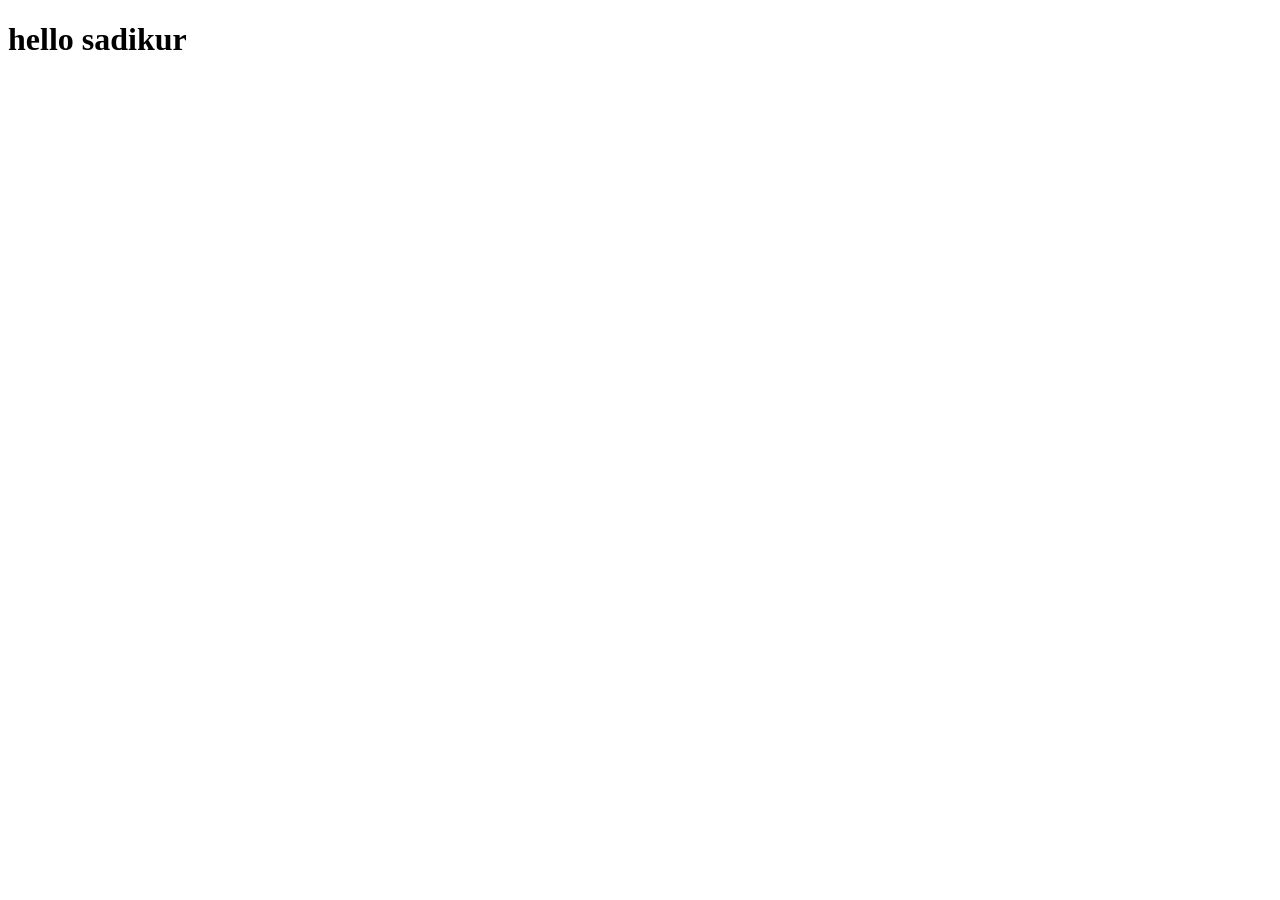
==== index.html @ 8e09da5a "hello" ====
<!DOCTYPE html>
<html lang="en">
<head>
    <meta charset="UTF-8">
    <meta name="viewport" content="width=device-width, initial-scale=1.0">
    <title>Document</title>
</head>
<body>
    <h1>hello sadikur<h1>
</body>
</html>
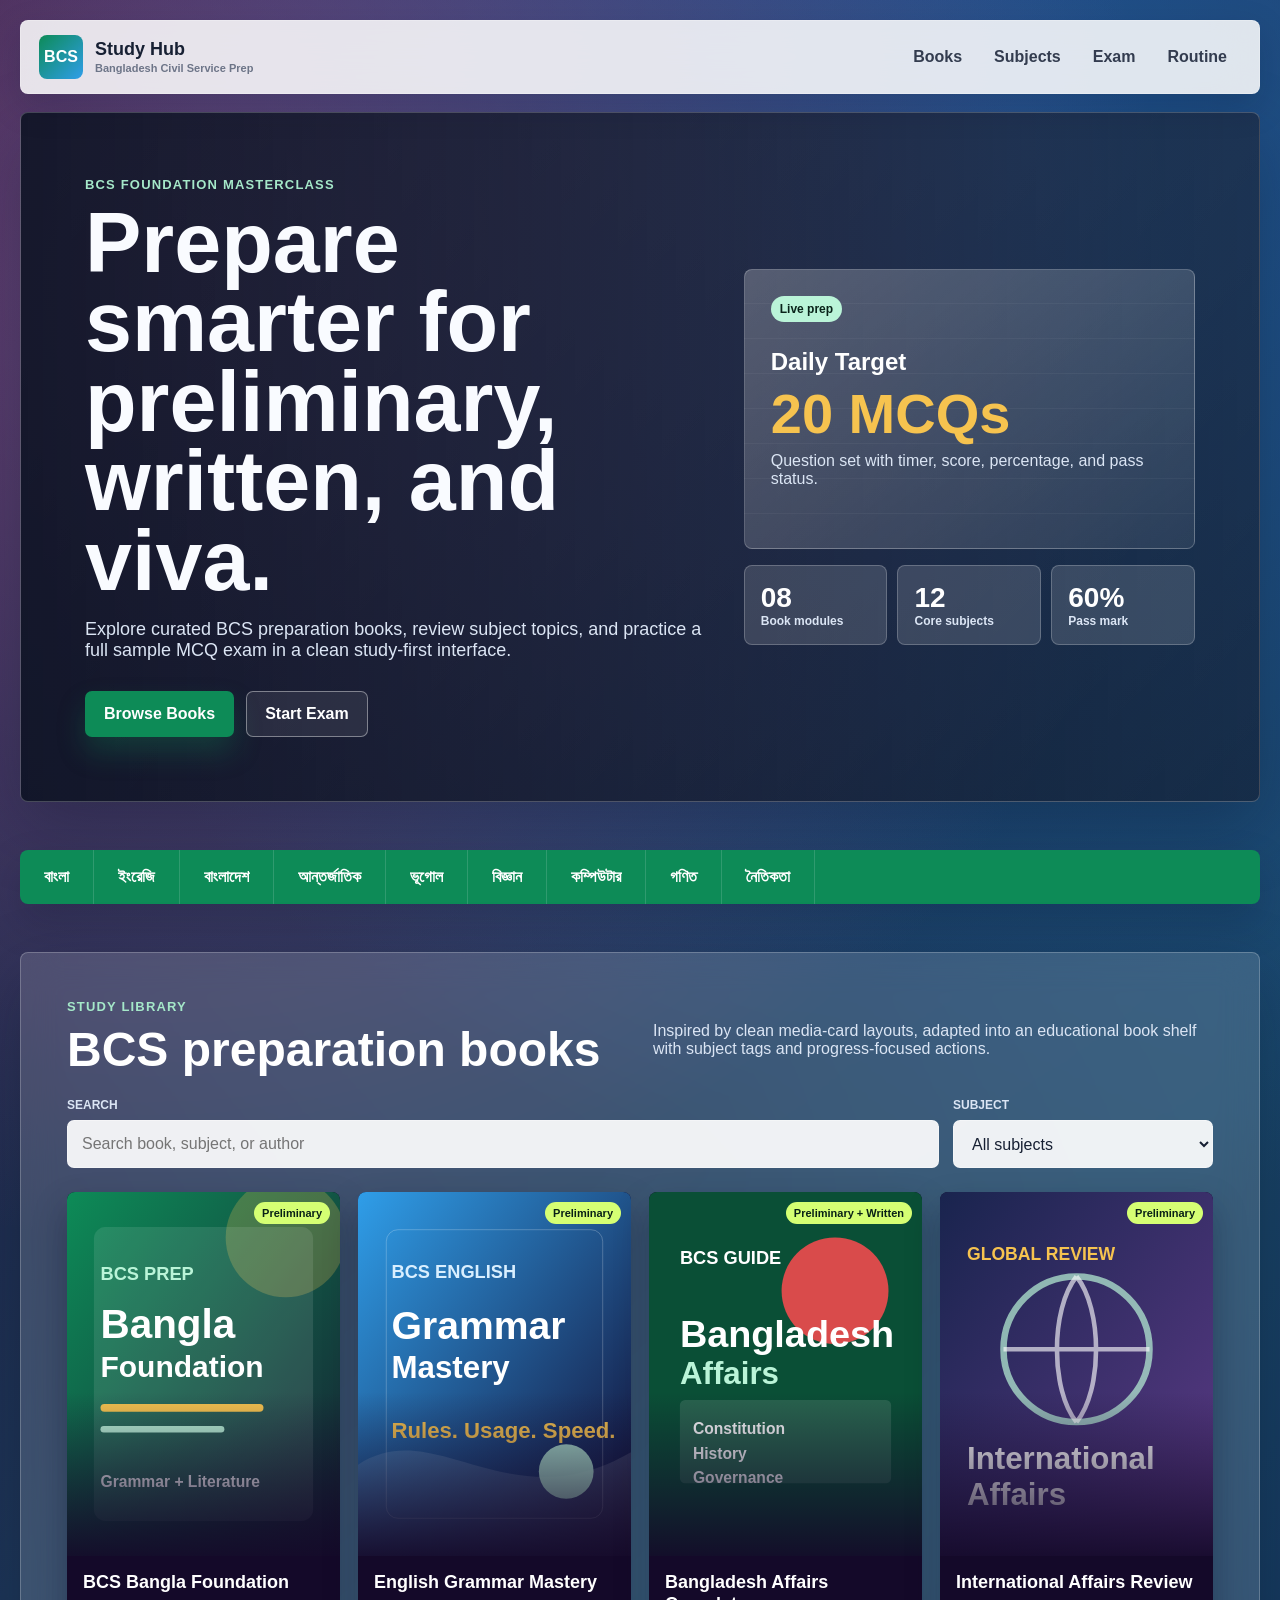
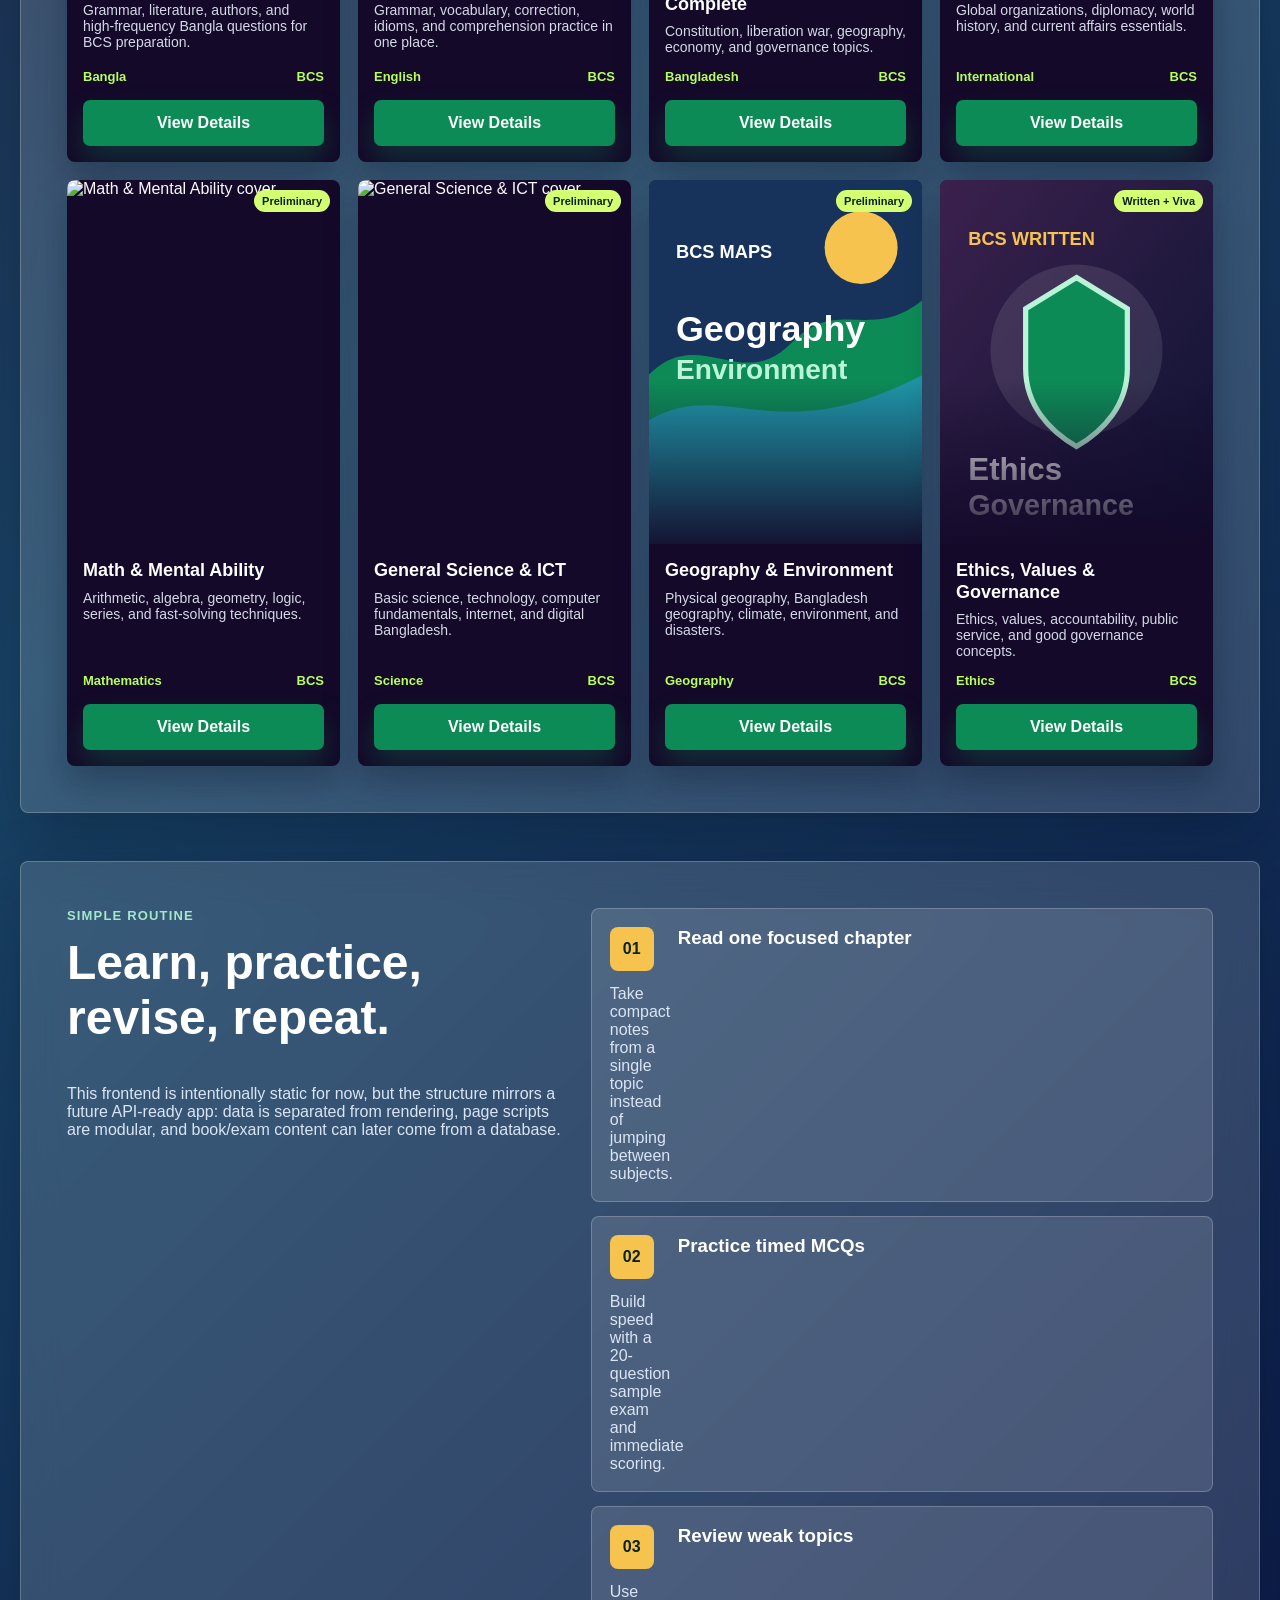
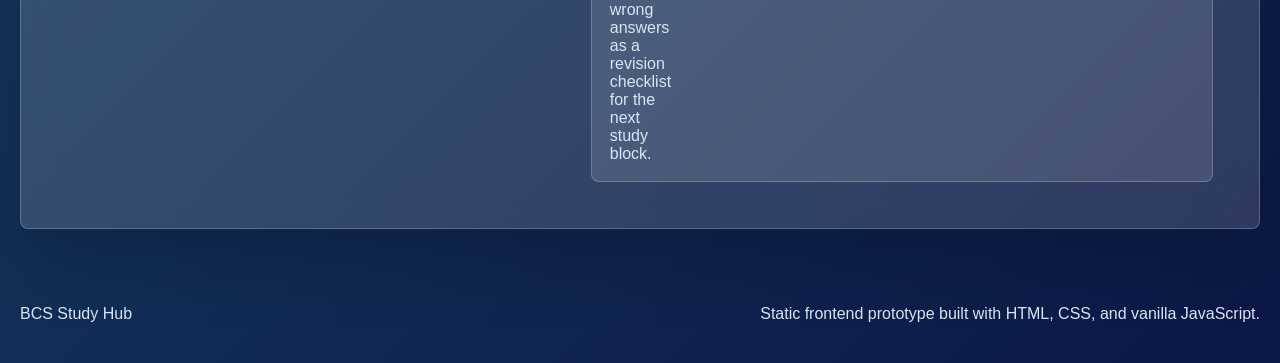
==== commit c0d214de: "bcs web app" ====
--- a/index.html
+++ b/index.html
@@ -1,11 +1,142 @@
 <!DOCTYPE html>
 <html lang="en">
 <head>
-    <meta charset="UTF-8">
-    <meta name="viewport" content="width=device-width, initial-scale=1.0">
-    <title>Document</title>
+  <meta charset="UTF-8">
+  <meta name="viewport" content="width=device-width, initial-scale=1.0">
+  <title>BCS Study Hub | Books & Practice Exams</title>
+  <link rel="stylesheet" href="css/styles.css">
 </head>
 <body>
-    <h1>hello sadikur<h1>
+  <div class="app-shell">
+    <header class="site-header">
+      <a class="brand" href="index.html" aria-label="BCS Study Hub home">
+        <span class="brand-logo">BCS</span>
+        <span>
+          <strong>Study Hub</strong>
+          <small>Bangladesh Civil Service Prep</small>
+        </span>
+      </a>
+
+      <button class="nav-toggle" type="button" aria-label="Toggle menu" aria-expanded="false">
+        <span></span>
+        <span></span>
+        <span></span>
+      </button>
+
+      <nav class="nav-menu" aria-label="Primary navigation">
+        <a href="#books">Books</a>
+        <a href="#categories">Subjects</a>
+        <a href="pages/exam.html">Exam</a>
+        <a href="#about">Routine</a>
+      </nav>
+    </header>
+
+    <main>
+      <section class="hero">
+        <div class="hero-content">
+          <p class="eyebrow">BCS foundation masterclass</p>
+          <h1>Prepare smarter for preliminary, written, and viva.</h1>
+          <p class="hero-text">Explore curated BCS preparation books, review subject topics, and practice a full sample MCQ exam in a clean study-first interface.</p>
+          <div class="hero-actions">
+            <a class="btn btn-primary" href="#books">Browse Books</a>
+            <a class="btn btn-ghost" href="pages/exam.html">Start Exam</a>
+          </div>
+        </div>
+
+        <div class="hero-panel" aria-label="Study progress preview">
+          <div class="hero-card hero-card-main">
+            <span class="status-pill">Live prep</span>
+            <h2>Daily Target</h2>
+            <strong>20 MCQs</strong>
+            <p>Question set with timer, score, percentage, and pass status.</p>
+          </div>
+          <div class="hero-metrics">
+            <div>
+              <strong>08</strong>
+              <span>Book modules</span>
+            </div>
+            <div>
+              <strong>12</strong>
+              <span>Core subjects</span>
+            </div>
+            <div>
+              <strong>60%</strong>
+              <span>Pass mark</span>
+            </div>
+          </div>
+        </div>
+      </section>
+
+      <section id="categories" class="category-bar" aria-label="Book categories">
+        <a href="#books">বাংলা</a>
+        <a href="#books">ইংরেজি</a>
+        <a href="#books">বাংলাদেশ</a>
+        <a href="#books">আন্তর্জাতিক</a>
+        <a href="#books">ভূগোল</a>
+        <a href="#books">বিজ্ঞান</a>
+        <a href="#books">কম্পিউটার</a>
+        <a href="#books">গণিত</a>
+        <a href="#books">নৈতিকতা</a>
+      </section>
+
+      <section id="books" class="section">
+        <div class="section-heading">
+          <div>
+            <p class="eyebrow">Study library</p>
+            <h2>BCS preparation books</h2>
+          </div>
+          <p>Inspired by clean media-card layouts, adapted into an educational book shelf with subject tags and progress-focused actions.</p>
+        </div>
+
+        <div class="toolbar">
+          <label class="search-box" for="bookSearch">
+            <span>Search</span>
+            <input id="bookSearch" type="search" placeholder="Search book, subject, or author">
+          </label>
+          <label class="select-box" for="subjectFilter">
+            <span>Subject</span>
+            <select id="subjectFilter">
+              <option value="all">All subjects</option>
+            </select>
+          </label>
+        </div>
+
+        <div id="bookGrid" class="book-grid" aria-live="polite"></div>
+      </section>
+
+      <section id="about" class="section split-section">
+        <div>
+          <p class="eyebrow">Simple routine</p>
+          <h2>Learn, practice, revise, repeat.</h2>
+          <p class="muted">This frontend is intentionally static for now, but the structure mirrors a future API-ready app: data is separated from rendering, page scripts are modular, and book/exam content can later come from a database.</p>
+        </div>
+        <div class="routine-list">
+          <article>
+            <span>01</span>
+            <h3>Read one focused chapter</h3>
+            <p>Take compact notes from a single topic instead of jumping between subjects.</p>
+          </article>
+          <article>
+            <span>02</span>
+            <h3>Practice timed MCQs</h3>
+            <p>Build speed with a 20-question sample exam and immediate scoring.</p>
+          </article>
+          <article>
+            <span>03</span>
+            <h3>Review weak topics</h3>
+            <p>Use wrong answers as a revision checklist for the next study block.</p>
+          </article>
+        </div>
+      </section>
+    </main>
+
+    <footer class="site-footer">
+      <p>BCS Study Hub</p>
+      <p>Static frontend prototype built with HTML, CSS, and vanilla JavaScript.</p>
+    </footer>
+  </div>
+
+  <script src="js/data.js"></script>
+  <script src="js/main.js"></script>
 </body>
-</html>+</html>
--- a/css/styles.css
+++ b/css/styles.css
@@ -0,0 +1,892 @@
+:root {
+  --bg: #0d1333;
+  --bg-soft: #15204d;
+  --surface: rgba(255, 255, 255, 0.12);
+  --surface-strong: rgba(255, 255, 255, 0.18);
+  --card: #ffffff;
+  --text: #f9fbff;
+  --ink: #172033;
+  --muted: #6d7588;
+  --line: rgba(255, 255, 255, 0.22);
+  --line-dark: #e6eaf2;
+  --primary: #0d8b57;
+  --primary-dark: #06633d;
+  --accent: #2f9ee9;
+  --gold: #f6c34f;
+  --danger: #d94b4b;
+  --success: #15a66a;
+  --shadow: 0 24px 70px rgba(4, 10, 30, 0.28);
+  --radius: 8px;
+}
+
+* {
+  box-sizing: border-box;
+}
+
+html {
+  scroll-behavior: smooth;
+}
+
+body {
+  margin: 0;
+  font-family: Inter, Arial, Helvetica, sans-serif;
+  color: var(--text);
+  background:
+    radial-gradient(circle at 16% 8%, rgba(184, 116, 190, 0.45), transparent 28%),
+    radial-gradient(circle at 80% 4%, rgba(31, 116, 197, 0.55), transparent 30%),
+    linear-gradient(135deg, #261739 0%, #194466 48%, #0b1745 100%);
+  min-height: 100vh;
+}
+
+a {
+  color: inherit;
+  text-decoration: none;
+}
+
+button,
+input,
+select {
+  font: inherit;
+}
+
+img {
+  display: block;
+  max-width: 100%;
+}
+
+.app-shell {
+  min-height: 100vh;
+}
+
+.site-header {
+  position: sticky;
+  top: 0;
+  z-index: 30;
+  display: flex;
+  align-items: center;
+  justify-content: space-between;
+  gap: 24px;
+  width: min(1420px, calc(100% - 40px));
+  margin: 20px auto 0;
+  padding: 14px 18px;
+  border: 1px solid var(--line);
+  border-radius: var(--radius);
+  background: rgba(255, 255, 255, 0.86);
+  color: var(--ink);
+  box-shadow: 0 12px 34px rgba(8, 16, 38, 0.18);
+  backdrop-filter: blur(20px);
+}
+
+.brand {
+  display: flex;
+  align-items: center;
+  gap: 12px;
+  min-width: 210px;
+}
+
+.brand-logo {
+  display: grid;
+  place-items: center;
+  width: 44px;
+  height: 44px;
+  border-radius: var(--radius);
+  color: #fff;
+  background: linear-gradient(135deg, var(--primary), var(--accent));
+  font-weight: 900;
+}
+
+.brand strong,
+.brand small {
+  display: block;
+}
+
+.brand strong {
+  font-size: 18px;
+  line-height: 1.1;
+}
+
+.brand small {
+  margin-top: 3px;
+  color: var(--muted);
+  font-size: 11px;
+  font-weight: 700;
+}
+
+.nav-menu {
+  display: flex;
+  align-items: center;
+  gap: 4px;
+}
+
+.nav-menu a {
+  padding: 10px 14px;
+  border-radius: 7px;
+  color: #333c4f;
+  font-weight: 700;
+  transition: background 180ms ease, color 180ms ease;
+}
+
+.nav-menu a:hover,
+.nav-menu a.active {
+  background: #e9f7f0;
+  color: var(--primary-dark);
+}
+
+.nav-toggle {
+  display: none;
+  width: 44px;
+  height: 44px;
+  border: 1px solid var(--line-dark);
+  border-radius: 7px;
+  background: #fff;
+  cursor: pointer;
+}
+
+.nav-toggle span {
+  display: block;
+  width: 20px;
+  height: 2px;
+  margin: 5px auto;
+  background: var(--ink);
+}
+
+.hero {
+  display: grid;
+  grid-template-columns: minmax(0, 1fr) minmax(360px, 0.72fr);
+  align-items: center;
+  gap: 32px;
+  width: min(1420px, calc(100% - 40px));
+  min-height: 620px;
+  margin: 18px auto 48px;
+  padding: 64px;
+  border: 1px solid var(--line);
+  border-radius: var(--radius);
+  background:
+    linear-gradient(90deg, rgba(8, 14, 31, 0.88), rgba(8, 14, 31, 0.54)),
+    linear-gradient(135deg, rgba(255, 255, 255, 0.2), rgba(255, 255, 255, 0.05));
+  box-shadow: var(--shadow);
+}
+
+.eyebrow {
+  margin: 0 0 12px;
+  color: #a5e8c9;
+  font-size: 13px;
+  font-weight: 900;
+  letter-spacing: 0.09em;
+  text-transform: uppercase;
+}
+
+h1,
+h2,
+h3,
+p {
+  margin-top: 0;
+}
+
+h1 {
+  max-width: 860px;
+  margin-bottom: 18px;
+  font-size: clamp(42px, 6.6vw, 86px);
+  line-height: 0.94;
+  letter-spacing: 0;
+}
+
+.hero-text {
+  max-width: 650px;
+  color: #dbe5f4;
+  font-size: 18px;
+}
+
+.hero-actions {
+  display: flex;
+  flex-wrap: wrap;
+  gap: 12px;
+  margin-top: 30px;
+}
+
+.btn {
+  display: inline-flex;
+  align-items: center;
+  justify-content: center;
+  min-height: 46px;
+  padding: 12px 18px;
+  border: 1px solid transparent;
+  border-radius: 7px;
+  cursor: pointer;
+  font-weight: 900;
+  transition: transform 180ms ease, box-shadow 180ms ease, background 180ms ease, color 180ms ease;
+}
+
+.btn:hover {
+  transform: translateY(-2px);
+}
+
+.btn-primary {
+  color: #fff;
+  background: var(--primary);
+  box-shadow: 0 15px 28px rgba(13, 139, 87, 0.28);
+}
+
+.btn-primary:hover {
+  background: var(--primary-dark);
+}
+
+.btn-ghost {
+  color: #fff;
+  border-color: rgba(255, 255, 255, 0.4);
+  background: rgba(255, 255, 255, 0.08);
+}
+
+.btn-light {
+  color: var(--ink);
+  background: #fff;
+  border-color: var(--line-dark);
+}
+
+.hero-panel {
+  display: grid;
+  gap: 16px;
+}
+
+.hero-card {
+  min-height: 280px;
+  padding: 26px;
+  border: 1px solid var(--line);
+  border-radius: var(--radius);
+  background:
+    linear-gradient(145deg, rgba(255, 255, 255, 0.24), rgba(255, 255, 255, 0.08)),
+    repeating-linear-gradient(0deg, transparent 0 34px, rgba(255, 255, 255, 0.08) 35px);
+}
+
+.status-pill,
+.tag {
+  display: inline-flex;
+  align-items: center;
+  width: fit-content;
+  min-height: 26px;
+  padding: 5px 9px;
+  border-radius: 999px;
+  color: #092319;
+  background: #baf4d8;
+  font-size: 12px;
+  font-weight: 900;
+}
+
+.hero-card h2 {
+  margin: 26px 0 10px;
+  color: #fff;
+  font-size: 24px;
+}
+
+.hero-card strong {
+  display: block;
+  margin-bottom: 10px;
+  color: var(--gold);
+  font-size: 56px;
+  line-height: 1;
+}
+
+.hero-card p {
+  color: #dbe5f4;
+}
+
+.hero-metrics {
+  display: grid;
+  grid-template-columns: repeat(3, 1fr);
+  gap: 10px;
+}
+
+.hero-metrics div {
+  padding: 16px;
+  border: 1px solid var(--line);
+  border-radius: var(--radius);
+  background: rgba(255, 255, 255, 0.14);
+}
+
+.hero-metrics strong,
+.hero-metrics span {
+  display: block;
+}
+
+.hero-metrics strong {
+  color: #fff;
+  font-size: 28px;
+}
+
+.hero-metrics span {
+  color: #dbe5f4;
+  font-size: 12px;
+  font-weight: 700;
+}
+
+.category-bar {
+  display: flex;
+  gap: 0;
+  width: min(1420px, calc(100% - 40px));
+  margin: 0 auto 48px;
+  border-radius: var(--radius);
+  overflow-x: auto;
+  background: var(--primary);
+  box-shadow: 0 18px 40px rgba(4, 10, 30, 0.18);
+}
+
+.category-bar a {
+  flex: 0 0 auto;
+  padding: 18px 24px;
+  color: #fff;
+  font-weight: 900;
+  white-space: nowrap;
+  border-right: 1px solid rgba(255, 255, 255, 0.14);
+}
+
+.category-bar a:hover {
+  background: rgba(0, 0, 0, 0.12);
+}
+
+.section {
+  width: min(1420px, calc(100% - 40px));
+  margin: 0 auto 48px;
+  padding: 46px;
+  border: 1px solid var(--line);
+  border-radius: var(--radius);
+  background: rgba(255, 255, 255, 0.14);
+  box-shadow: var(--shadow);
+  backdrop-filter: blur(18px);
+}
+
+.section-heading {
+  display: flex;
+  justify-content: space-between;
+  align-items: flex-end;
+  gap: 32px;
+  margin-bottom: 24px;
+}
+
+.section-heading h2 {
+  margin: 0;
+  color: #fff;
+  font-size: clamp(30px, 4vw, 48px);
+  line-height: 1;
+}
+
+.section-heading > p {
+  max-width: 560px;
+  color: #dbe5f4;
+}
+
+.toolbar {
+  display: grid;
+  grid-template-columns: minmax(0, 1fr) minmax(210px, 260px);
+  gap: 14px;
+  margin-bottom: 24px;
+}
+
+.search-box,
+.select-box {
+  display: grid;
+  gap: 8px;
+}
+
+.search-box span,
+.select-box span,
+.field span {
+  color: #dbe5f4;
+  font-size: 12px;
+  font-weight: 900;
+  text-transform: uppercase;
+}
+
+input,
+select {
+  width: 100%;
+  min-height: 48px;
+  border: 1px solid rgba(255, 255, 255, 0.28);
+  border-radius: 7px;
+  padding: 0 14px;
+  color: var(--ink);
+  background: rgba(255, 255, 255, 0.92);
+}
+
+.book-grid {
+  display: grid;
+  grid-template-columns: repeat(4, minmax(0, 1fr));
+  gap: 18px;
+}
+
+.book-card {
+  position: relative;
+  display: flex;
+  flex-direction: column;
+  min-height: 100%;
+  overflow: hidden;
+  border-radius: var(--radius);
+  background: #140929;
+  box-shadow: 0 16px 34px rgba(4, 10, 30, 0.3);
+  transition: transform 180ms ease, box-shadow 180ms ease;
+}
+
+.book-card:hover {
+  transform: translateY(-6px);
+  box-shadow: 0 24px 42px rgba(4, 10, 30, 0.38);
+}
+
+.book-cover-wrap {
+  position: relative;
+  aspect-ratio: 3 / 4;
+  overflow: hidden;
+}
+
+.book-cover-wrap img {
+  width: 100%;
+  height: 100%;
+  object-fit: cover;
+}
+
+.book-cover-wrap::after {
+  content: "";
+  position: absolute;
+  inset: auto 0 0;
+  height: 45%;
+  background: linear-gradient(transparent, rgba(20, 9, 41, 0.92));
+}
+
+.book-badge {
+  position: absolute;
+  top: 10px;
+  right: 10px;
+  z-index: 1;
+  padding: 5px 8px;
+  border-radius: 999px;
+  color: #082116;
+  background: #d5ff73;
+  font-size: 11px;
+  font-weight: 900;
+}
+
+.book-card-body {
+  display: flex;
+  flex: 1;
+  flex-direction: column;
+  padding: 16px;
+}
+
+.book-card h3 {
+  margin-bottom: 8px;
+  color: #fff;
+  font-size: 18px;
+  line-height: 1.2;
+}
+
+.book-card p {
+  color: #d5d9e8;
+  font-size: 14px;
+}
+
+.book-meta {
+  display: flex;
+  justify-content: space-between;
+  gap: 12px;
+  margin: auto 0 16px;
+  color: #b8ff5e;
+  font-size: 13px;
+  font-weight: 900;
+}
+
+.card-link {
+  width: 100%;
+}
+
+.split-section {
+  display: grid;
+  grid-template-columns: minmax(0, 0.8fr) minmax(360px, 1fr);
+  gap: 26px;
+  align-items: start;
+}
+
+.split-section h2 {
+  color: #fff;
+  font-size: clamp(30px, 4vw, 48px);
+}
+
+.muted {
+  color: #dbe5f4;
+}
+
+.routine-list {
+  display: grid;
+  gap: 14px;
+}
+
+.routine-list article {
+  display: grid;
+  grid-template-columns: 54px 1fr;
+  gap: 14px;
+  padding: 18px;
+  border: 1px solid var(--line);
+  border-radius: var(--radius);
+  background: rgba(255, 255, 255, 0.12);
+}
+
+.routine-list span {
+  display: grid;
+  place-items: center;
+  width: 44px;
+  height: 44px;
+  border-radius: var(--radius);
+  color: #092319;
+  background: var(--gold);
+  font-weight: 900;
+}
+
+.routine-list h3 {
+  margin-bottom: 5px;
+  color: #fff;
+}
+
+.routine-list p {
+  margin-bottom: 0;
+  color: #dbe5f4;
+}
+
+.detail-hero {
+  width: min(1420px, calc(100% - 40px));
+  margin: 18px auto 48px;
+  padding: 24px;
+  border: 1px solid var(--line);
+  border-radius: var(--radius);
+  background: rgba(0, 0, 0, 0.78);
+  box-shadow: var(--shadow);
+}
+
+.detail-layout {
+  display: grid;
+  grid-template-columns: minmax(220px, 320px) minmax(0, 1fr) minmax(210px, 280px);
+  gap: 34px;
+  align-items: center;
+}
+
+.detail-cover {
+  overflow: hidden;
+  border-radius: var(--radius);
+  box-shadow: 0 18px 44px rgba(0, 0, 0, 0.36);
+}
+
+.detail-copy h1 {
+  margin-bottom: 12px;
+  font-size: clamp(32px, 5vw, 58px);
+}
+
+.detail-copy p {
+  color: #d6dceb;
+}
+
+.detail-tags {
+  display: flex;
+  flex-wrap: wrap;
+  gap: 8px;
+  margin: 14px 0 24px;
+}
+
+.detail-actions {
+  display: grid;
+  gap: 12px;
+}
+
+.topic-list {
+  display: grid;
+  grid-template-columns: repeat(2, minmax(0, 1fr));
+  gap: 12px;
+}
+
+.topic-list li {
+  padding: 14px;
+  border: 1px solid var(--line);
+  border-radius: var(--radius);
+  background: rgba(255, 255, 255, 0.1);
+  list-style: none;
+}
+
+.exam-shell {
+  width: min(1180px, calc(100% - 40px));
+  margin: 18px auto 48px;
+  display: grid;
+  grid-template-columns: 280px minmax(0, 1fr);
+  gap: 18px;
+}
+
+.exam-sidebar,
+.exam-main,
+.result-card {
+  border: 1px solid var(--line);
+  border-radius: var(--radius);
+  background: rgba(255, 255, 255, 0.14);
+  box-shadow: var(--shadow);
+  backdrop-filter: blur(18px);
+}
+
+.exam-sidebar {
+  padding: 20px;
+}
+
+.timer {
+  padding: 18px;
+  border-radius: var(--radius);
+  color: var(--ink);
+  background: #fff;
+}
+
+.timer span {
+  display: block;
+  color: var(--muted);
+  font-size: 12px;
+  font-weight: 900;
+  text-transform: uppercase;
+}
+
+.timer strong {
+  display: block;
+  margin-top: 6px;
+  font-size: 34px;
+}
+
+.question-map {
+  display: grid;
+  grid-template-columns: repeat(5, 1fr);
+  gap: 8px;
+  margin-top: 18px;
+}
+
+.question-map button {
+  height: 38px;
+  border: 1px solid var(--line);
+  border-radius: 7px;
+  color: #fff;
+  background: rgba(255, 255, 255, 0.12);
+  cursor: pointer;
+  font-weight: 900;
+}
+
+.question-map button.current {
+  background: var(--accent);
+}
+
+.question-map button.answered {
+  background: var(--primary);
+}
+
+.exam-main {
+  padding: 24px;
+}
+
+.exam-topline {
+  display: flex;
+  justify-content: space-between;
+  gap: 18px;
+  margin-bottom: 20px;
+}
+
+.exam-question {
+  color: #fff;
+  font-size: clamp(24px, 4vw, 36px);
+  line-height: 1.18;
+}
+
+.option-list {
+  display: grid;
+  gap: 12px;
+  margin: 24px 0;
+}
+
+.option-btn {
+  width: 100%;
+  min-height: 58px;
+  padding: 14px 16px;
+  border: 1px solid rgba(255, 255, 255, 0.28);
+  border-radius: 7px;
+  color: #fff;
+  background: rgba(255, 255, 255, 0.1);
+  cursor: pointer;
+  text-align: left;
+  font-weight: 700;
+}
+
+.option-btn:hover,
+.option-btn.selected {
+  border-color: #baf4d8;
+  background: rgba(13, 139, 87, 0.52);
+}
+
+.exam-controls {
+  display: flex;
+  justify-content: space-between;
+  gap: 12px;
+}
+
+.result-page {
+  width: min(1000px, calc(100% - 40px));
+  margin: 18px auto 48px;
+}
+
+.result-card {
+  padding: 34px;
+}
+
+.result-card h1 {
+  margin-bottom: 12px;
+  font-size: clamp(34px, 5vw, 58px);
+}
+
+.result-grid {
+  display: grid;
+  grid-template-columns: repeat(3, 1fr);
+  gap: 12px;
+  margin: 26px 0;
+}
+
+.result-stat {
+  padding: 18px;
+  border-radius: var(--radius);
+  color: var(--ink);
+  background: #fff;
+}
+
+.result-stat span,
+.result-stat strong {
+  display: block;
+}
+
+.result-stat span {
+  color: var(--muted);
+  font-size: 12px;
+  font-weight: 900;
+  text-transform: uppercase;
+}
+
+.result-stat strong {
+  margin-top: 8px;
+  font-size: 30px;
+}
+
+.result-status {
+  padding: 16px;
+  border-radius: var(--radius);
+  background: rgba(255, 255, 255, 0.12);
+  font-size: 22px;
+  font-weight: 900;
+}
+
+.site-footer {
+  display: flex;
+  justify-content: space-between;
+  gap: 20px;
+  width: min(1420px, calc(100% - 40px));
+  margin: 0 auto;
+  padding: 28px 0 40px;
+  color: #dbe5f4;
+}
+
+.site-footer p {
+  margin: 0;
+}
+
+.empty-state {
+  grid-column: 1 / -1;
+  padding: 28px;
+  border-radius: var(--radius);
+  color: var(--ink);
+  background: #fff;
+  text-align: center;
+  font-weight: 800;
+}
+
+@media (max-width: 1050px) {
+  .hero,
+  .detail-layout,
+  .split-section,
+  .exam-shell {
+    grid-template-columns: 1fr;
+  }
+
+  .book-grid {
+    grid-template-columns: repeat(3, minmax(0, 1fr));
+  }
+
+  .detail-actions {
+    grid-template-columns: repeat(2, minmax(0, 1fr));
+  }
+}
+
+@media (max-width: 760px) {
+  .site-header {
+    align-items: flex-start;
+    flex-wrap: wrap;
+  }
+
+  .nav-toggle {
+    display: block;
+    margin-left: auto;
+  }
+
+  .nav-menu {
+    display: none;
+    width: 100%;
+    flex-direction: column;
+    align-items: stretch;
+  }
+
+  .nav-menu.open {
+    display: flex;
+  }
+
+  .hero,
+  .section,
+  .detail-hero,
+  .exam-main,
+  .result-card {
+    padding: 24px;
+  }
+
+  .hero {
+    min-height: auto;
+  }
+
+  .hero-actions,
+  .exam-controls,
+  .site-footer,
+  .section-heading {
+    flex-direction: column;
+    align-items: stretch;
+  }
+
+  .btn {
+    width: 100%;
+  }
+
+  .toolbar,
+  .book-grid,
+  .topic-list,
+  .result-grid {
+    grid-template-columns: 1fr;
+  }
+
+  .hero-metrics {
+    grid-template-columns: 1fr;
+  }
+}
+
+@media (max-width: 520px) {
+  .site-header,
+  .hero,
+  .section,
+  .category-bar,
+  .detail-hero,
+  .exam-shell,
+  .result-page,
+  .site-footer {
+    width: calc(100% - 24px);
+  }
+
+  .question-map {
+    grid-template-columns: repeat(4, 1fr);
+  }
+}
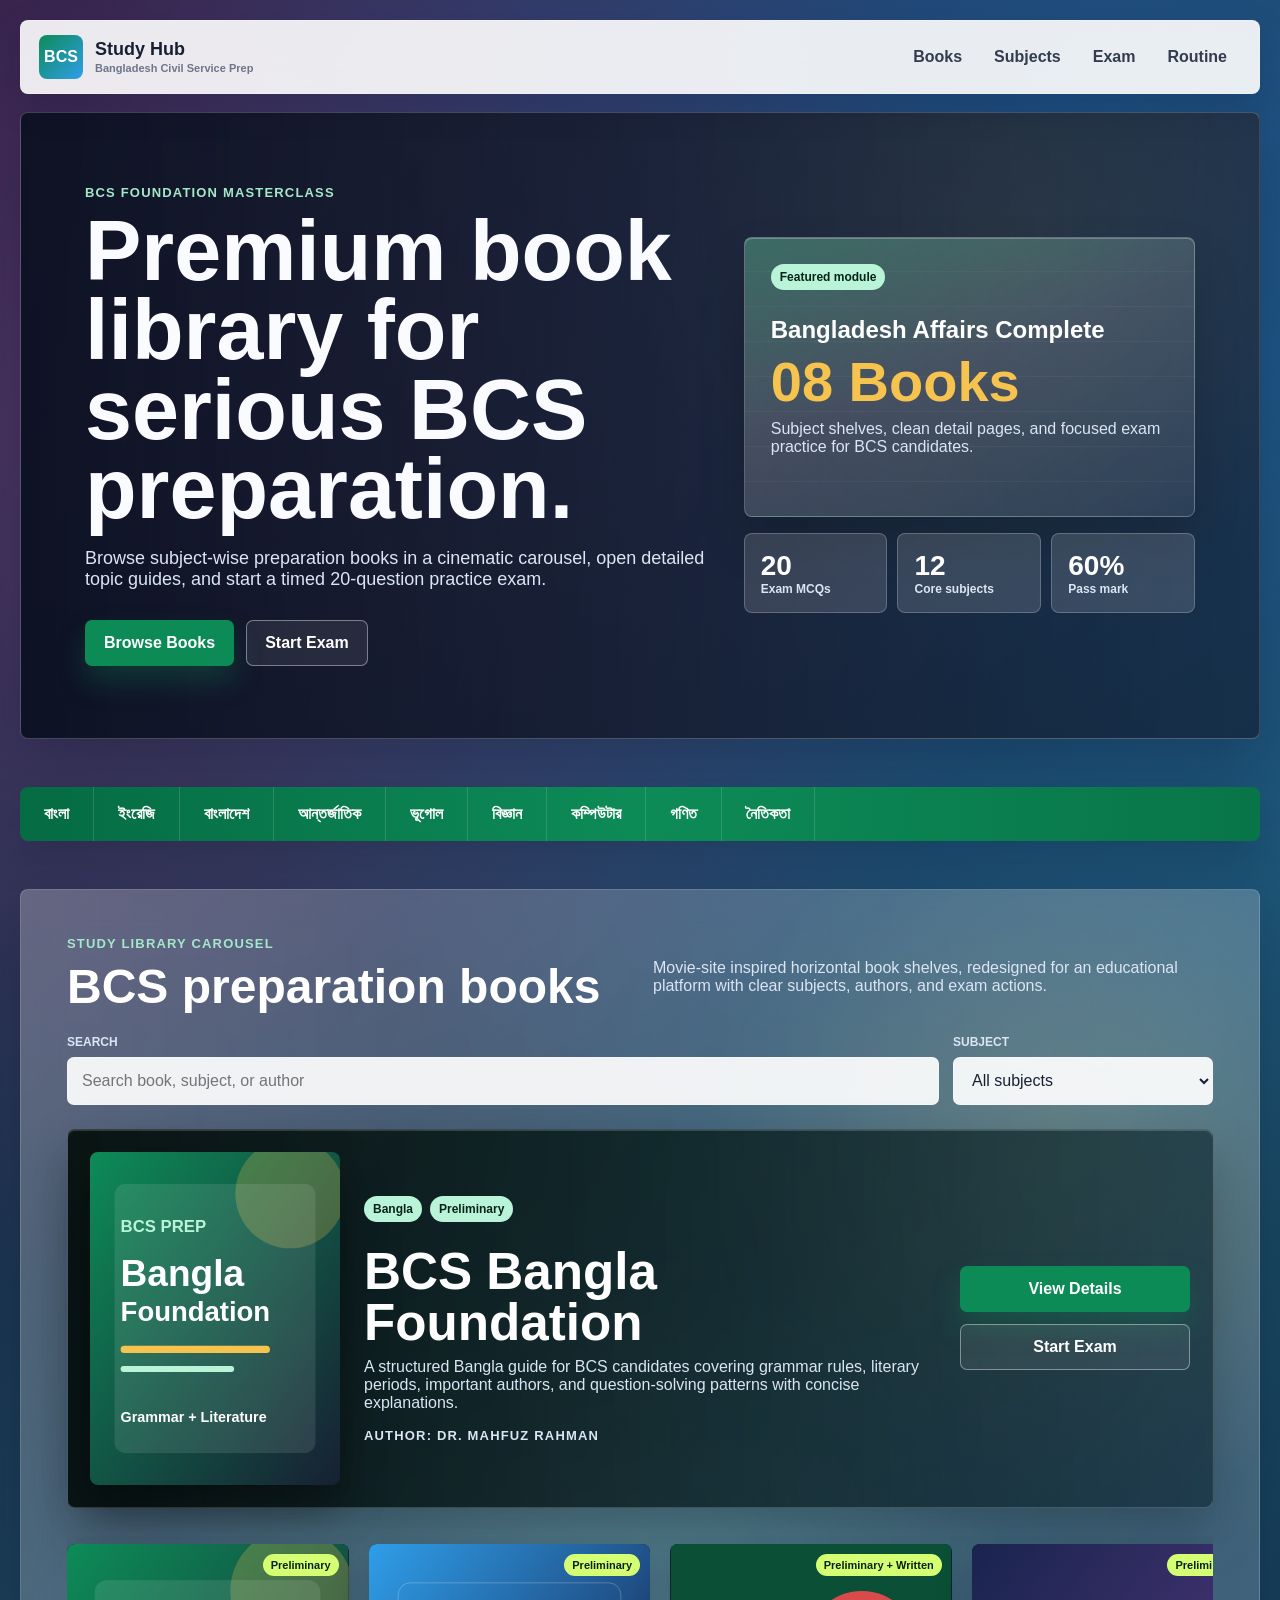
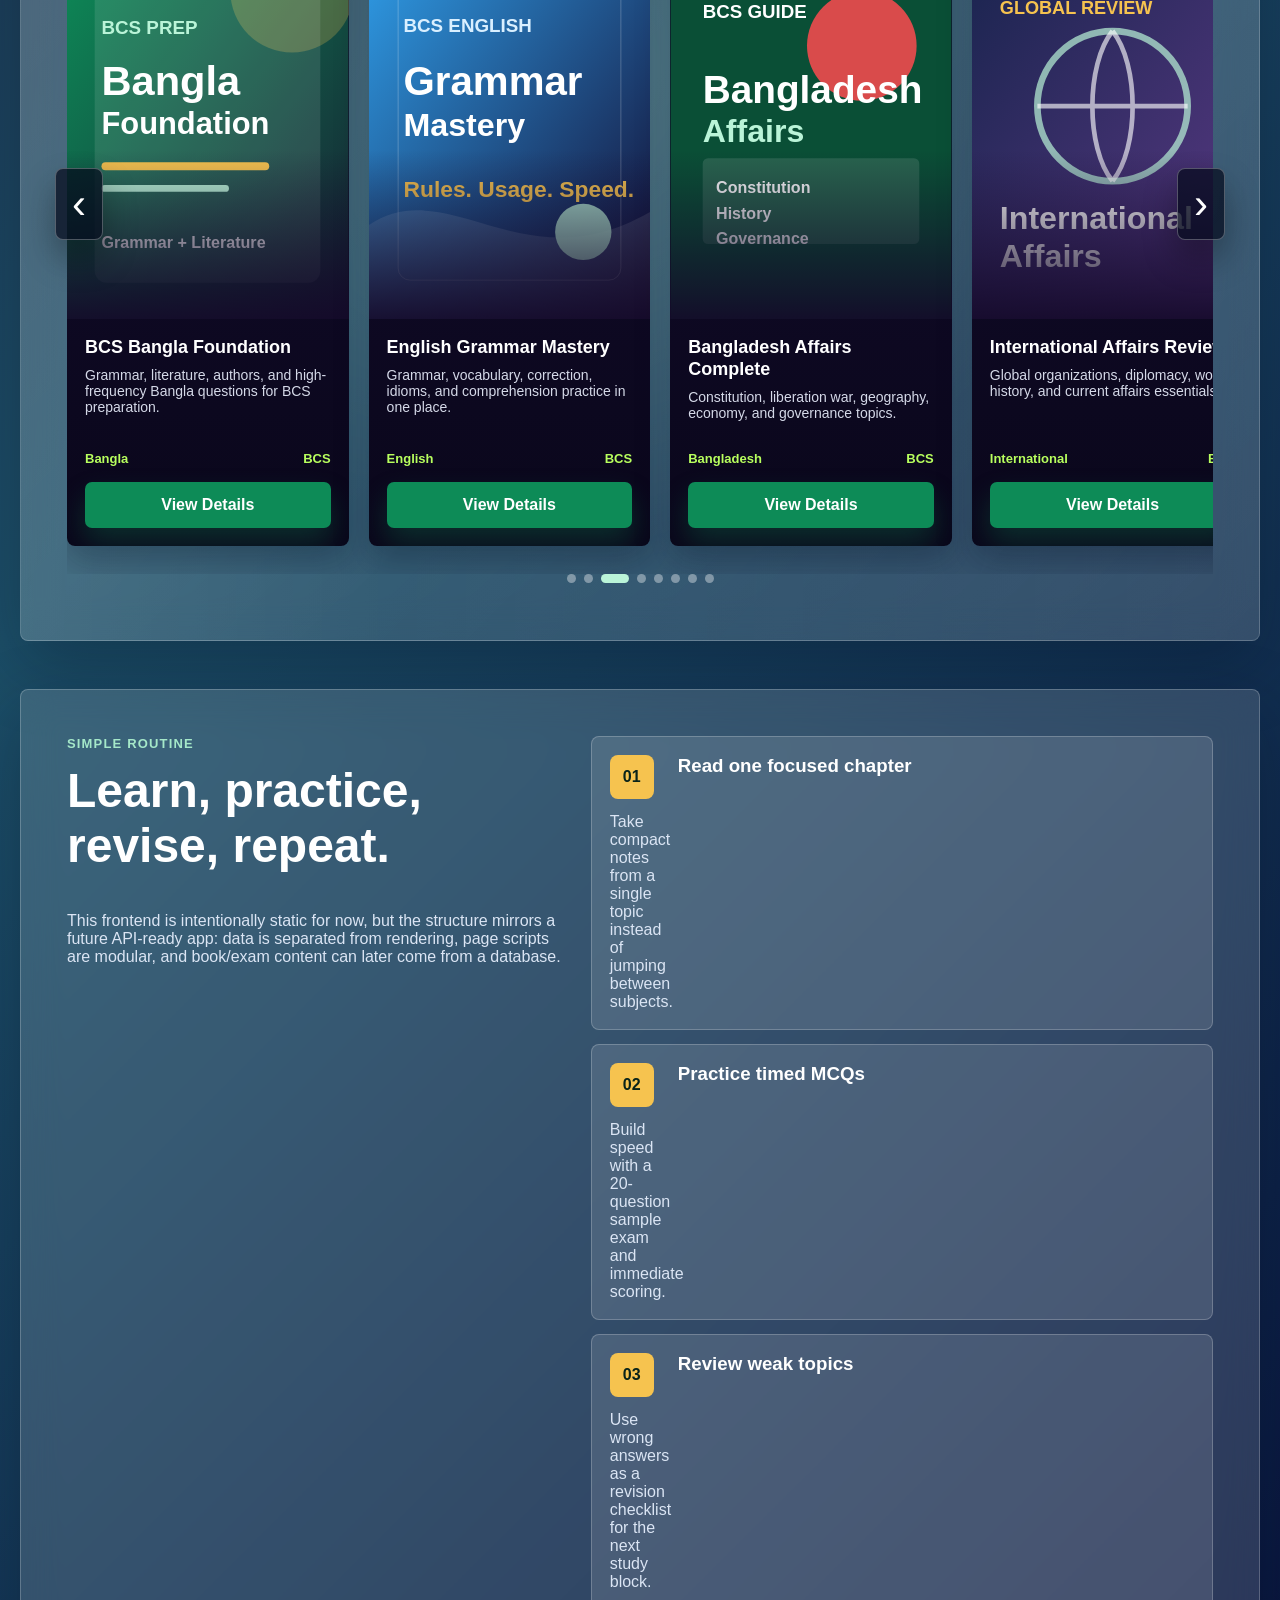
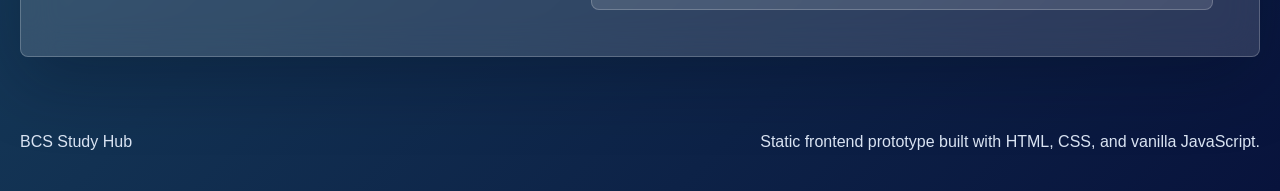
==== commit 524fa168: "new up" ====
--- a/index.html
+++ b/index.html
@@ -35,8 +35,8 @@
       <section class="hero">
         <div class="hero-content">
           <p class="eyebrow">BCS foundation masterclass</p>
-          <h1>Prepare smarter for preliminary, written, and viva.</h1>
-          <p class="hero-text">Explore curated BCS preparation books, review subject topics, and practice a full sample MCQ exam in a clean study-first interface.</p>
+          <h1>Premium book library for serious BCS preparation.</h1>
+          <p class="hero-text">Browse subject-wise preparation books in a cinematic carousel, open detailed topic guides, and start a timed 20-question practice exam.</p>
           <div class="hero-actions">
             <a class="btn btn-primary" href="#books">Browse Books</a>
             <a class="btn btn-ghost" href="pages/exam.html">Start Exam</a>
@@ -45,15 +45,15 @@
 
         <div class="hero-panel" aria-label="Study progress preview">
           <div class="hero-card hero-card-main">
-            <span class="status-pill">Live prep</span>
-            <h2>Daily Target</h2>
-            <strong>20 MCQs</strong>
-            <p>Question set with timer, score, percentage, and pass status.</p>
+            <span class="status-pill">Featured module</span>
+            <h2>Bangladesh Affairs Complete</h2>
+            <strong>08 Books</strong>
+            <p>Subject shelves, clean detail pages, and focused exam practice for BCS candidates.</p>
           </div>
           <div class="hero-metrics">
             <div>
-              <strong>08</strong>
-              <span>Book modules</span>
+              <strong>20</strong>
+              <span>Exam MCQs</span>
             </div>
             <div>
               <strong>12</strong>
@@ -68,24 +68,24 @@
       </section>
 
       <section id="categories" class="category-bar" aria-label="Book categories">
-        <a href="#books">বাংলা</a>
-        <a href="#books">ইংরেজি</a>
-        <a href="#books">বাংলাদেশ</a>
-        <a href="#books">আন্তর্জাতিক</a>
-        <a href="#books">ভূগোল</a>
-        <a href="#books">বিজ্ঞান</a>
-        <a href="#books">কম্পিউটার</a>
-        <a href="#books">গণিত</a>
-        <a href="#books">নৈতিকতা</a>
+        <a href="#books">&#2476;&#2494;&#2434;&#2482;&#2494;</a>
+        <a href="#books">&#2439;&#2434;&#2480;&#2503;&#2460;&#2495;</a>
+        <a href="#books">&#2476;&#2494;&#2434;&#2482;&#2494;&#2470;&#2503;&#2486;</a>
+        <a href="#books">&#2438;&#2472;&#2509;&#2468;&#2480;&#2509;&#2460;&#2494;&#2468;&#2495;&#2453;</a>
+        <a href="#books">&#2477;&#2498;&#2455;&#2507;&#2482;</a>
+        <a href="#books">&#2476;&#2495;&#2460;&#2509;&#2462;&#2494;&#2472;</a>
+        <a href="#books">&#2453;&#2478;&#2509;&#2474;&#2495;&#2441;&#2463;&#2494;&#2480;</a>
+        <a href="#books">&#2455;&#2467;&#2495;&#2468;</a>
+        <a href="#books">&#2472;&#2504;&#2468;&#2495;&#2453;&#2468;&#2494;</a>
       </section>
 
-      <section id="books" class="section">
+      <section id="books" class="section library-section">
         <div class="section-heading">
           <div>
-            <p class="eyebrow">Study library</p>
+            <p class="eyebrow">Study library carousel</p>
             <h2>BCS preparation books</h2>
           </div>
-          <p>Inspired by clean media-card layouts, adapted into an educational book shelf with subject tags and progress-focused actions.</p>
+          <p>Movie-site inspired horizontal book shelves, redesigned for an educational platform with clear subjects, authors, and exam actions.</p>
         </div>
 
         <div class="toolbar">
@@ -101,7 +101,14 @@
           </label>
         </div>
 
-        <div id="bookGrid" class="book-grid" aria-live="polite"></div>
+        <div id="featuredBook" class="featured-book" aria-live="polite"></div>
+
+        <div class="carousel-shell">
+          <button class="carousel-btn carousel-btn-prev" id="carouselPrev" type="button" aria-label="Previous books">&#8249;</button>
+          <div id="bookGrid" class="book-grid book-carousel" aria-live="polite"></div>
+          <button class="carousel-btn carousel-btn-next" id="carouselNext" type="button" aria-label="Next books">&#8250;</button>
+        </div>
+        <div id="carouselDots" class="carousel-dots" aria-label="Book carousel pages"></div>
       </section>
 
       <section id="about" class="section split-section">
--- a/css/styles.css
+++ b/css/styles.css
@@ -32,9 +32,10 @@
   font-family: Inter, Arial, Helvetica, sans-serif;
   color: var(--text);
   background:
-    radial-gradient(circle at 16% 8%, rgba(184, 116, 190, 0.45), transparent 28%),
-    radial-gradient(circle at 80% 4%, rgba(31, 116, 197, 0.55), transparent 30%),
-    linear-gradient(135deg, #261739 0%, #194466 48%, #0b1745 100%);
+    radial-gradient(circle at 12% 12%, rgba(163, 86, 165, 0.4), transparent 28%),
+    radial-gradient(circle at 82% 8%, rgba(37, 123, 204, 0.5), transparent 30%),
+    radial-gradient(circle at 46% 50%, rgba(186, 244, 216, 0.2), transparent 25%),
+    linear-gradient(135deg, #1c1736 0%, #1c4f68 48%, #08133c 100%);
   min-height: 100vh;
 }
 
@@ -71,7 +72,7 @@
   padding: 14px 18px;
   border: 1px solid var(--line);
   border-radius: var(--radius);
-  background: rgba(255, 255, 255, 0.86);
+  background: rgba(255, 255, 255, 0.9);
   color: var(--ink);
   box-shadow: 0 12px 34px rgba(8, 16, 38, 0.18);
   backdrop-filter: blur(20px);
@@ -158,12 +159,13 @@
   width: min(1420px, calc(100% - 40px));
   min-height: 620px;
   margin: 18px auto 48px;
-  padding: 64px;
+  padding: 72px 64px;
   border: 1px solid var(--line);
   border-radius: var(--radius);
   background:
-    linear-gradient(90deg, rgba(8, 14, 31, 0.88), rgba(8, 14, 31, 0.54)),
-    linear-gradient(135deg, rgba(255, 255, 255, 0.2), rgba(255, 255, 255, 0.05));
+    linear-gradient(90deg, rgba(8, 14, 31, 0.94), rgba(8, 14, 31, 0.58)),
+    radial-gradient(circle at 80% 20%, rgba(246, 195, 79, 0.22), transparent 34%),
+    linear-gradient(135deg, rgba(255, 255, 255, 0.24), rgba(255, 255, 255, 0.05));
   box-shadow: var(--shadow);
 }
 
@@ -254,8 +256,10 @@
   border: 1px solid var(--line);
   border-radius: var(--radius);
   background:
+    linear-gradient(160deg, rgba(13, 139, 87, 0.34), transparent 46%),
     linear-gradient(145deg, rgba(255, 255, 255, 0.24), rgba(255, 255, 255, 0.08)),
     repeating-linear-gradient(0deg, transparent 0 34px, rgba(255, 255, 255, 0.08) 35px);
+  box-shadow: inset 0 1px 0 rgba(255, 255, 255, 0.24), 0 24px 46px rgba(0, 0, 0, 0.18);
 }
 
 .status-pill,
@@ -326,7 +330,7 @@
   margin: 0 auto 48px;
   border-radius: var(--radius);
   overflow-x: auto;
-  background: var(--primary);
+  background: linear-gradient(90deg, #056b43, var(--primary), #087548);
   box-shadow: 0 18px 40px rgba(4, 10, 30, 0.18);
 }
 
@@ -352,6 +356,27 @@
   background: rgba(255, 255, 255, 0.14);
   box-shadow: var(--shadow);
   backdrop-filter: blur(18px);
+}
+
+.library-section {
+  position: relative;
+  overflow: hidden;
+  background:
+    linear-gradient(135deg, rgba(255, 255, 255, 0.2), rgba(255, 255, 255, 0.08)),
+    radial-gradient(circle at 84% 20%, rgba(246, 195, 79, 0.16), transparent 24%);
+}
+
+.library-section::before {
+  content: "";
+  position: absolute;
+  inset: 0;
+  pointer-events: none;
+  background: linear-gradient(90deg, rgba(255, 255, 255, 0.06), transparent 30%, rgba(255, 255, 255, 0.08));
+}
+
+.library-section > * {
+  position: relative;
+  z-index: 1;
 }
 
 .section-heading {
@@ -407,27 +432,86 @@
   background: rgba(255, 255, 255, 0.92);
 }
 
-.book-grid {
-  display: grid;
-  grid-template-columns: repeat(4, minmax(0, 1fr));
-  gap: 18px;
+.featured-book {
+  display: grid;
+  grid-template-columns: minmax(180px, 250px) minmax(0, 1fr) minmax(170px, 230px);
+  gap: 24px;
+  align-items: center;
+  min-height: 320px;
+  margin-bottom: 28px;
+  padding: 22px;
+  border: 1px solid rgba(255, 255, 255, 0.18);
+  border-radius: var(--radius);
+  background:
+    linear-gradient(90deg, rgba(0, 0, 0, 0.82), rgba(0, 0, 0, 0.48)),
+    linear-gradient(135deg, rgba(13, 139, 87, 0.38), rgba(47, 158, 233, 0.24));
+  box-shadow: inset 0 1px 0 rgba(255, 255, 255, 0.16), 0 24px 54px rgba(0, 0, 0, 0.24);
+}
+
+.featured-cover {
+  overflow: hidden;
+  border-radius: var(--radius);
+  box-shadow: 0 22px 44px rgba(0, 0, 0, 0.4);
+}
+
+.featured-cover img {
+  width: 100%;
+  aspect-ratio: 3 / 4;
+  object-fit: cover;
+}
+
+.featured-content h3 {
+  margin-bottom: 10px;
+  color: #fff;
+  font-size: clamp(30px, 4vw, 52px);
+  line-height: 1;
+}
+
+.featured-content p {
+  max-width: 680px;
+  color: #dbe5f4;
+}
+
+.featured-actions {
+  display: grid;
+  gap: 12px;
+}
+
+.carousel-shell {
+  position: relative;
+}
+
+.book-grid.book-carousel {
+  display: flex;
+  gap: 20px;
+  overflow-x: auto;
+  scroll-behavior: smooth;
+  scroll-snap-type: x mandatory;
+  scrollbar-width: none;
+  padding: 8px 4px 28px;
+}
+
+.book-grid.book-carousel::-webkit-scrollbar {
+  display: none;
 }
 
 .book-card {
   position: relative;
+  flex: 0 0 clamp(220px, 22vw, 286px);
   display: flex;
   flex-direction: column;
   min-height: 100%;
   overflow: hidden;
   border-radius: var(--radius);
-  background: #140929;
+  background: linear-gradient(180deg, #130b2d, #0a071b);
   box-shadow: 0 16px 34px rgba(4, 10, 30, 0.3);
+  scroll-snap-align: start;
   transition: transform 180ms ease, box-shadow 180ms ease;
 }
 
 .book-card:hover {
-  transform: translateY(-6px);
-  box-shadow: 0 24px 42px rgba(4, 10, 30, 0.38);
+  transform: translateY(-8px) scale(1.015);
+  box-shadow: 0 28px 54px rgba(4, 10, 30, 0.45);
 }
 
 .book-cover-wrap {
@@ -467,7 +551,7 @@
   display: flex;
   flex: 1;
   flex-direction: column;
-  padding: 16px;
+  padding: 18px;
 }
 
 .book-card h3 {
@@ -494,6 +578,67 @@
 
 .card-link {
   width: 100%;
+}
+
+.carousel-btn {
+  position: absolute;
+  top: 42%;
+  z-index: 5;
+  display: grid;
+  place-items: center;
+  width: 48px;
+  height: 72px;
+  border: 1px solid rgba(255, 255, 255, 0.28);
+  border-radius: var(--radius);
+  color: #fff;
+  background: rgba(5, 10, 28, 0.72);
+  box-shadow: 0 18px 34px rgba(0, 0, 0, 0.32);
+  cursor: pointer;
+  font-size: 42px;
+  line-height: 1;
+  transform: translateY(-50%);
+  transition: background 180ms ease, transform 180ms ease, opacity 180ms ease;
+}
+
+.carousel-btn:hover {
+  background: rgba(13, 139, 87, 0.92);
+  transform: translateY(-50%) scale(1.04);
+}
+
+.carousel-btn:disabled {
+  cursor: not-allowed;
+  opacity: 0.32;
+}
+
+.carousel-btn-prev {
+  left: -12px;
+}
+
+.carousel-btn-next {
+  right: -12px;
+}
+
+.carousel-dots {
+  display: flex;
+  justify-content: center;
+  gap: 8px;
+  min-height: 20px;
+}
+
+.carousel-dots button {
+  width: 9px;
+  height: 9px;
+  padding: 0;
+  border: 0;
+  border-radius: 999px;
+  background: rgba(255, 255, 255, 0.38);
+  cursor: pointer;
+  transition: width 180ms ease, background 180ms ease;
+}
+
+.carousel-dots button.active {
+  width: 28px;
+  background: #baf4d8;
 }
 
 .split-section {
@@ -802,16 +947,17 @@
 @media (max-width: 1050px) {
   .hero,
   .detail-layout,
+  .featured-book,
   .split-section,
   .exam-shell {
     grid-template-columns: 1fr;
   }
 
-  .book-grid {
-    grid-template-columns: repeat(3, minmax(0, 1fr));
-  }
-
   .detail-actions {
+    grid-template-columns: repeat(2, minmax(0, 1fr));
+  }
+
+  .featured-actions {
     grid-template-columns: repeat(2, minmax(0, 1fr));
   }
 }
@@ -863,9 +1009,20 @@
   }
 
   .toolbar,
-  .book-grid,
   .topic-list,
   .result-grid {
+    grid-template-columns: 1fr;
+  }
+
+  .book-card {
+    flex-basis: 78%;
+  }
+
+  .carousel-btn {
+    display: none;
+  }
+
+  .featured-actions {
     grid-template-columns: 1fr;
   }
 
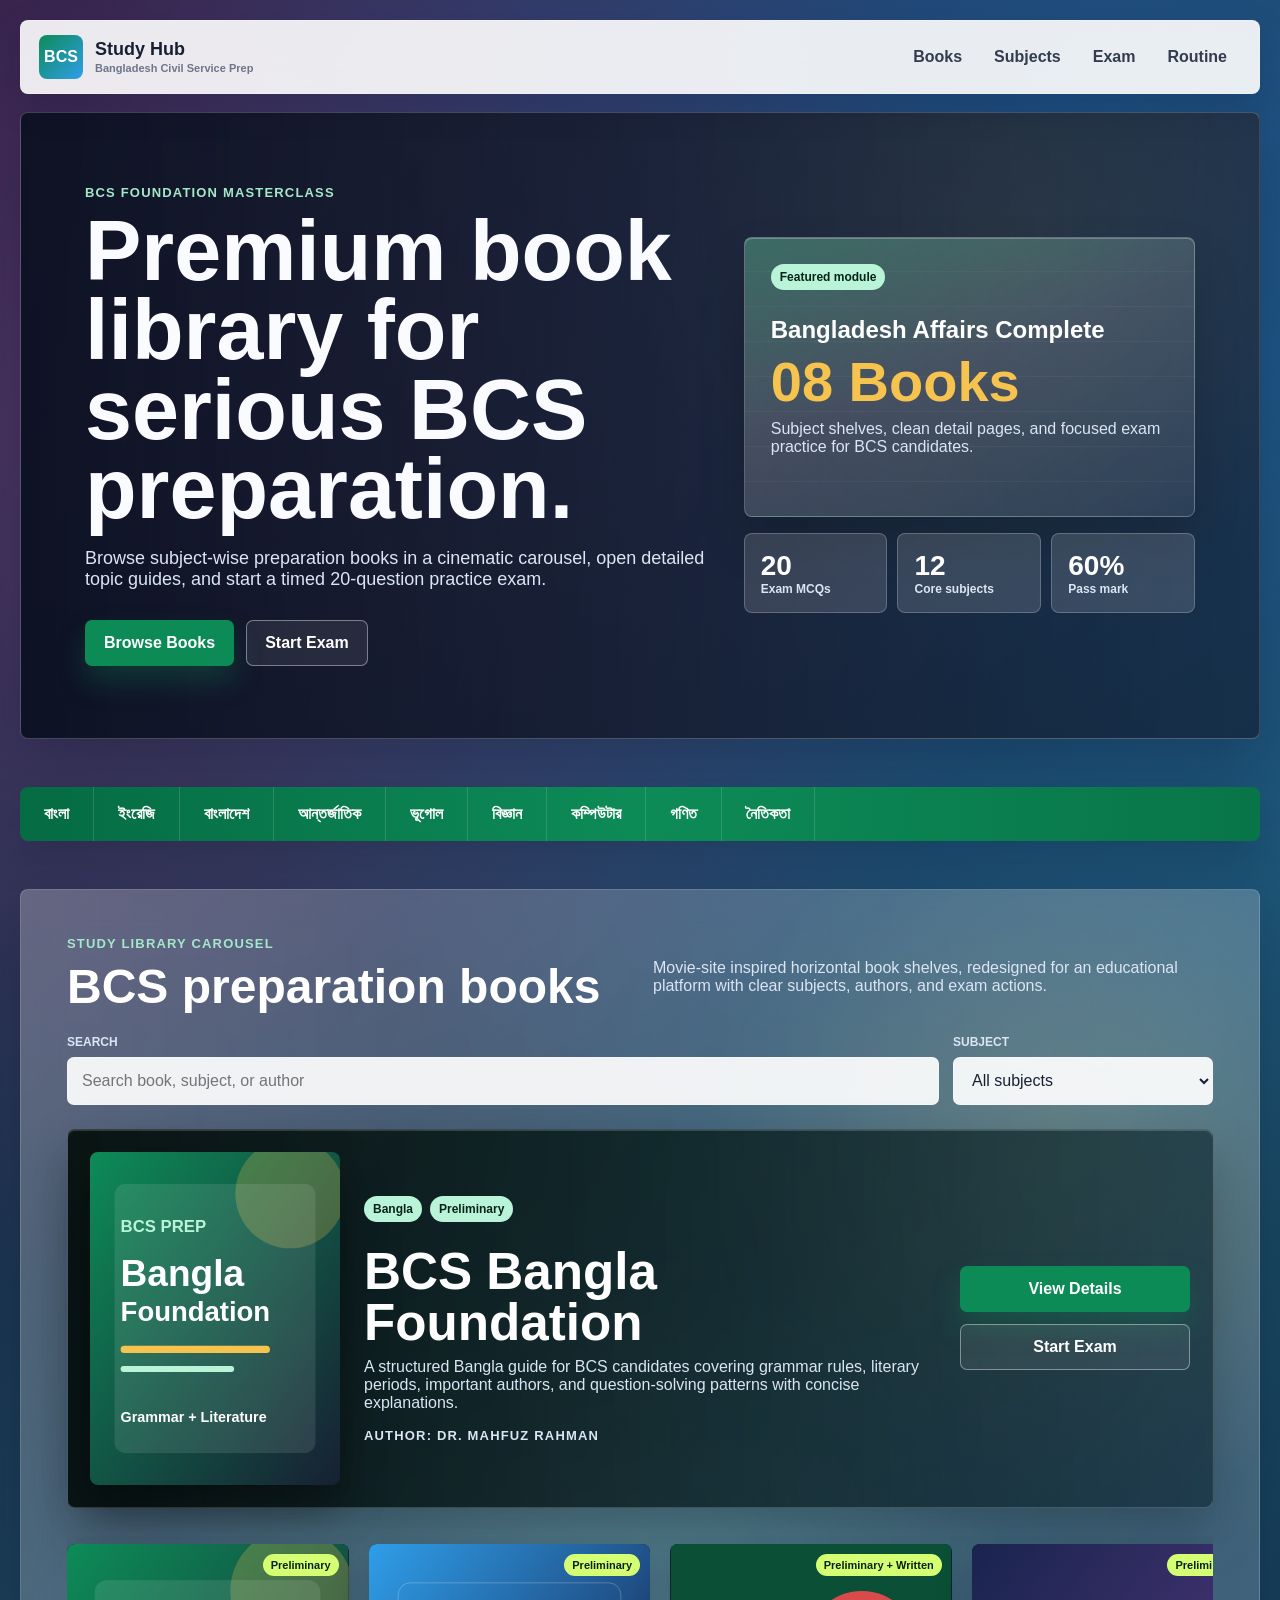
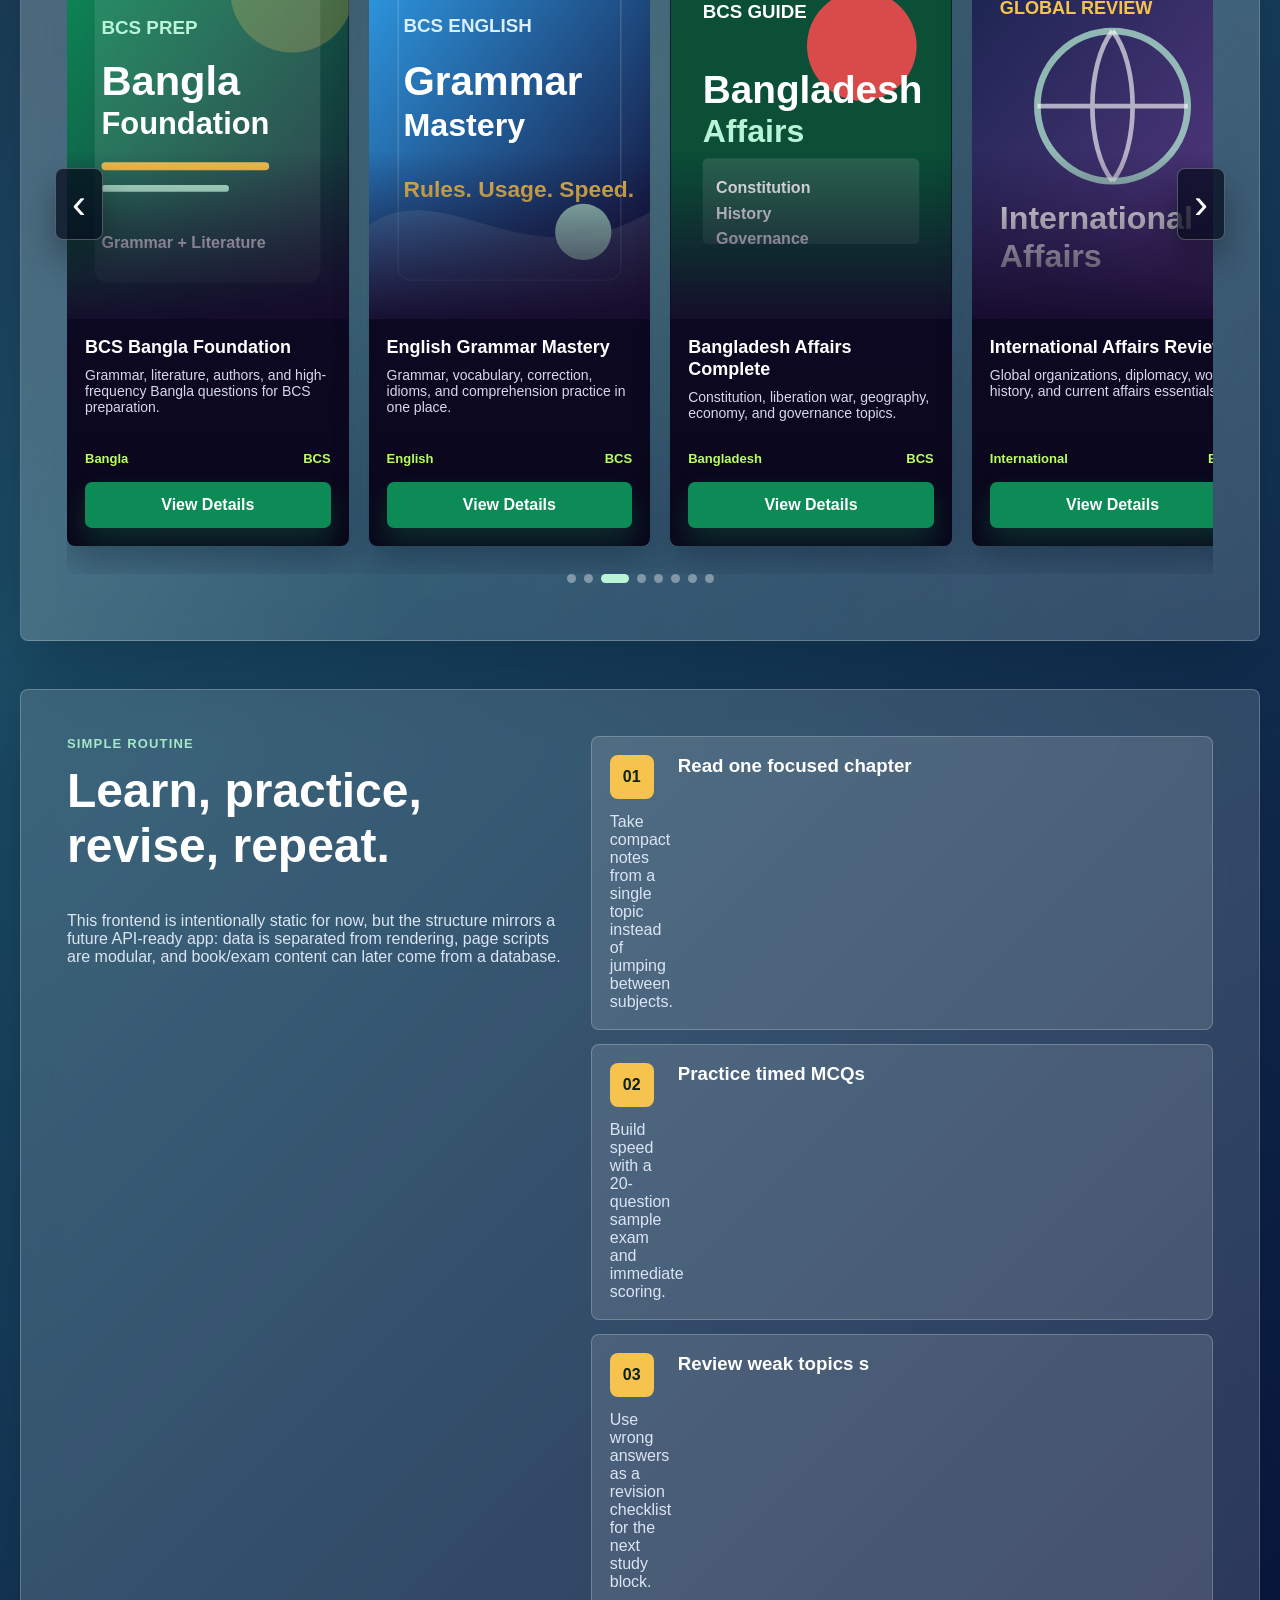
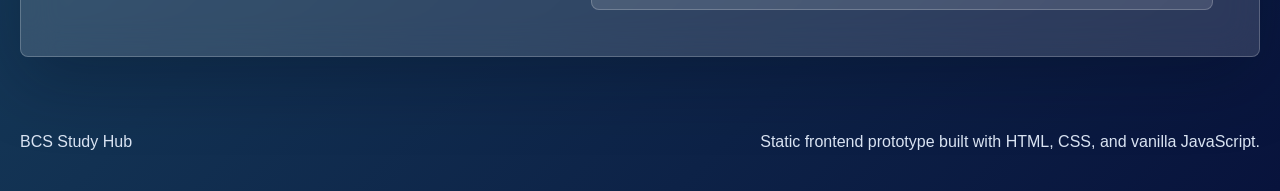
==== commit b34498fe: "fix" ====
--- a/index.html
+++ b/index.html
@@ -130,7 +130,7 @@
           </article>
           <article>
             <span>03</span>
-            <h3>Review weak topics</h3>
+            <h3>Review weak topics s</h3> 
             <p>Use wrong answers as a revision checklist for the next study block.</p>
           </article>
         </div>
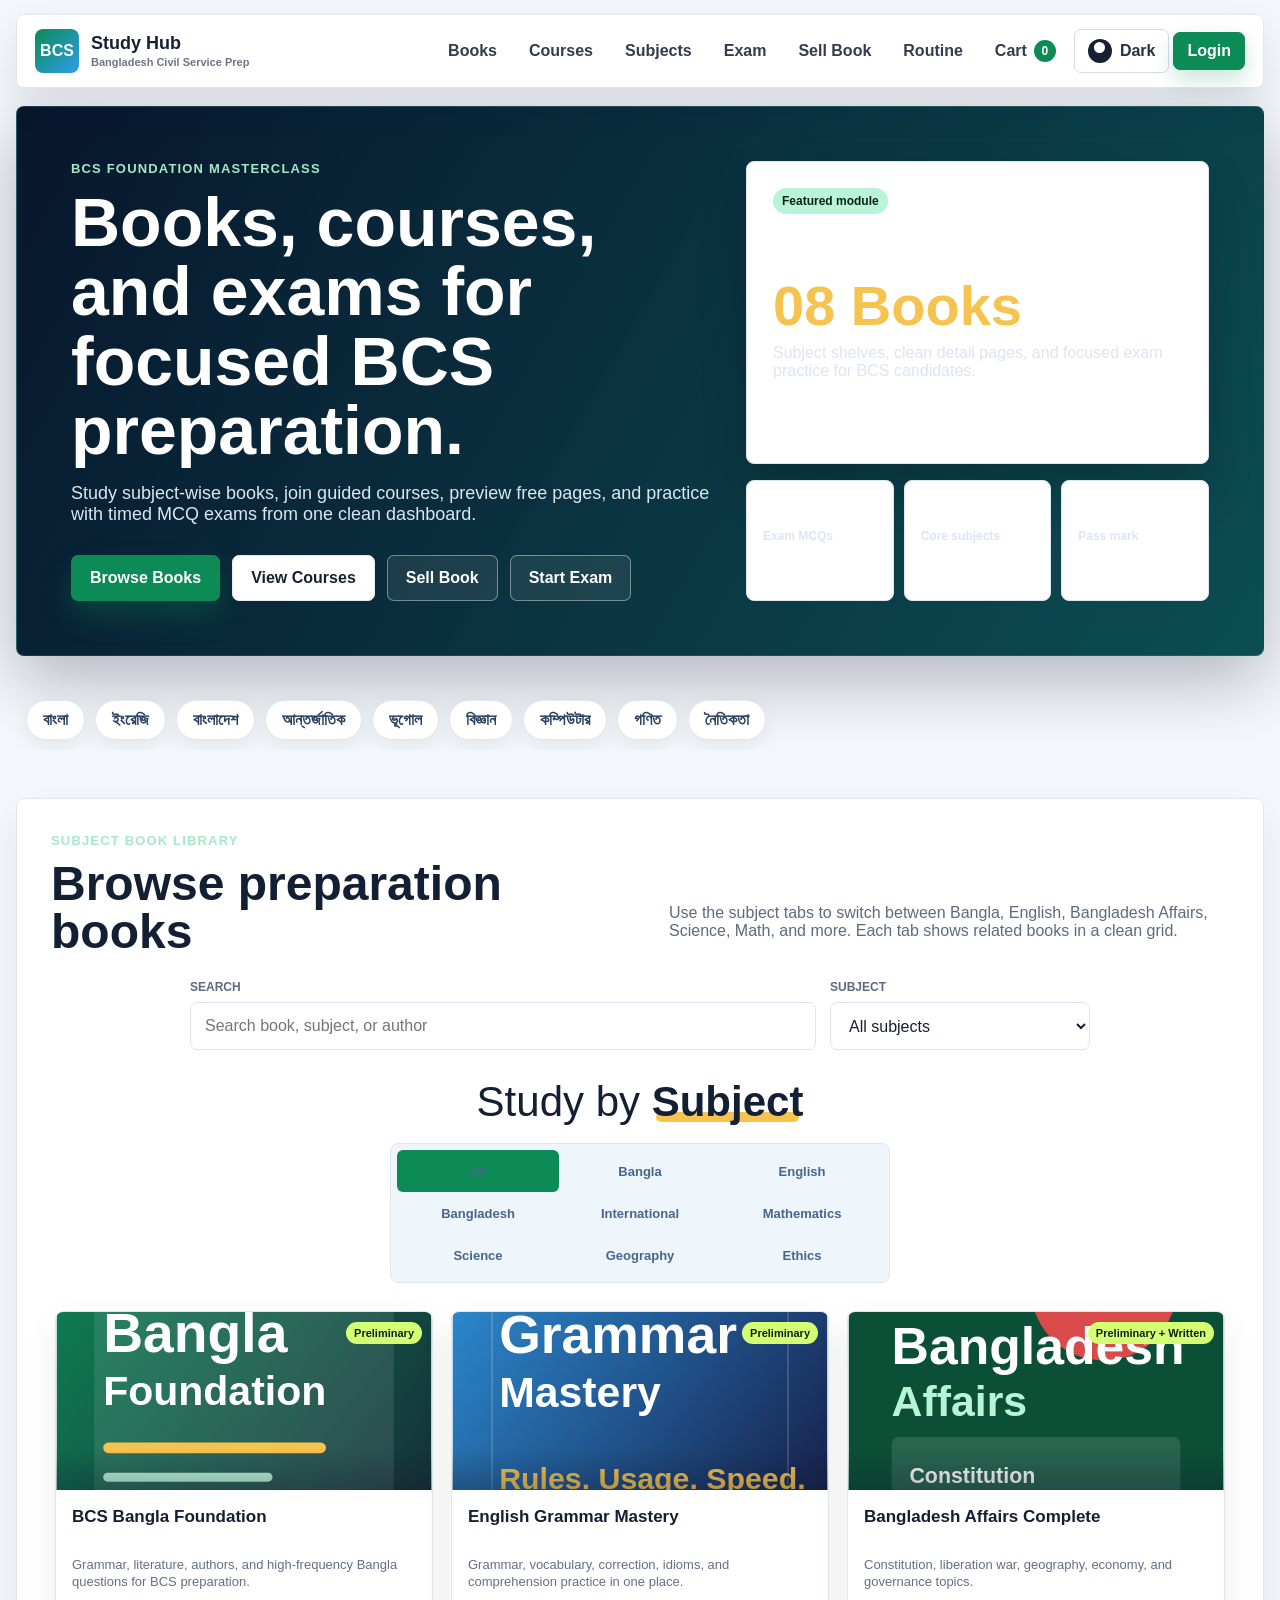
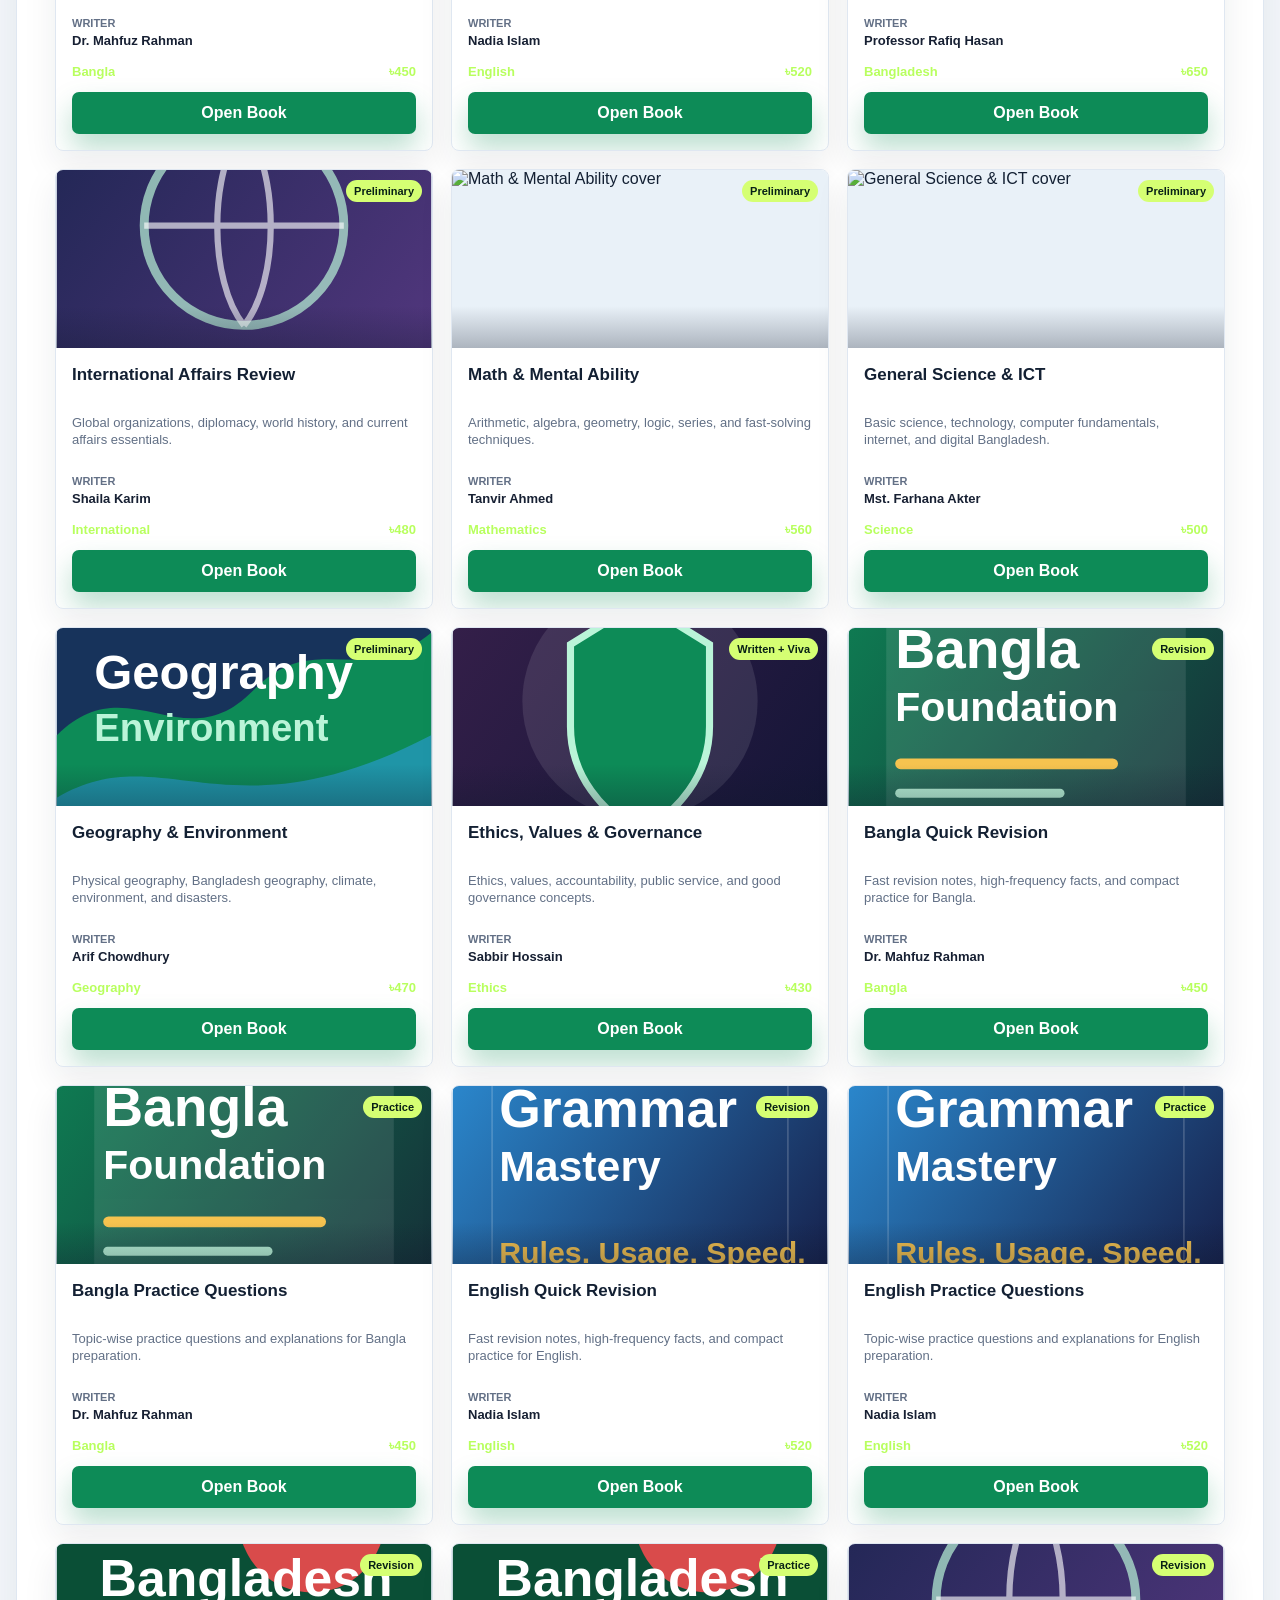
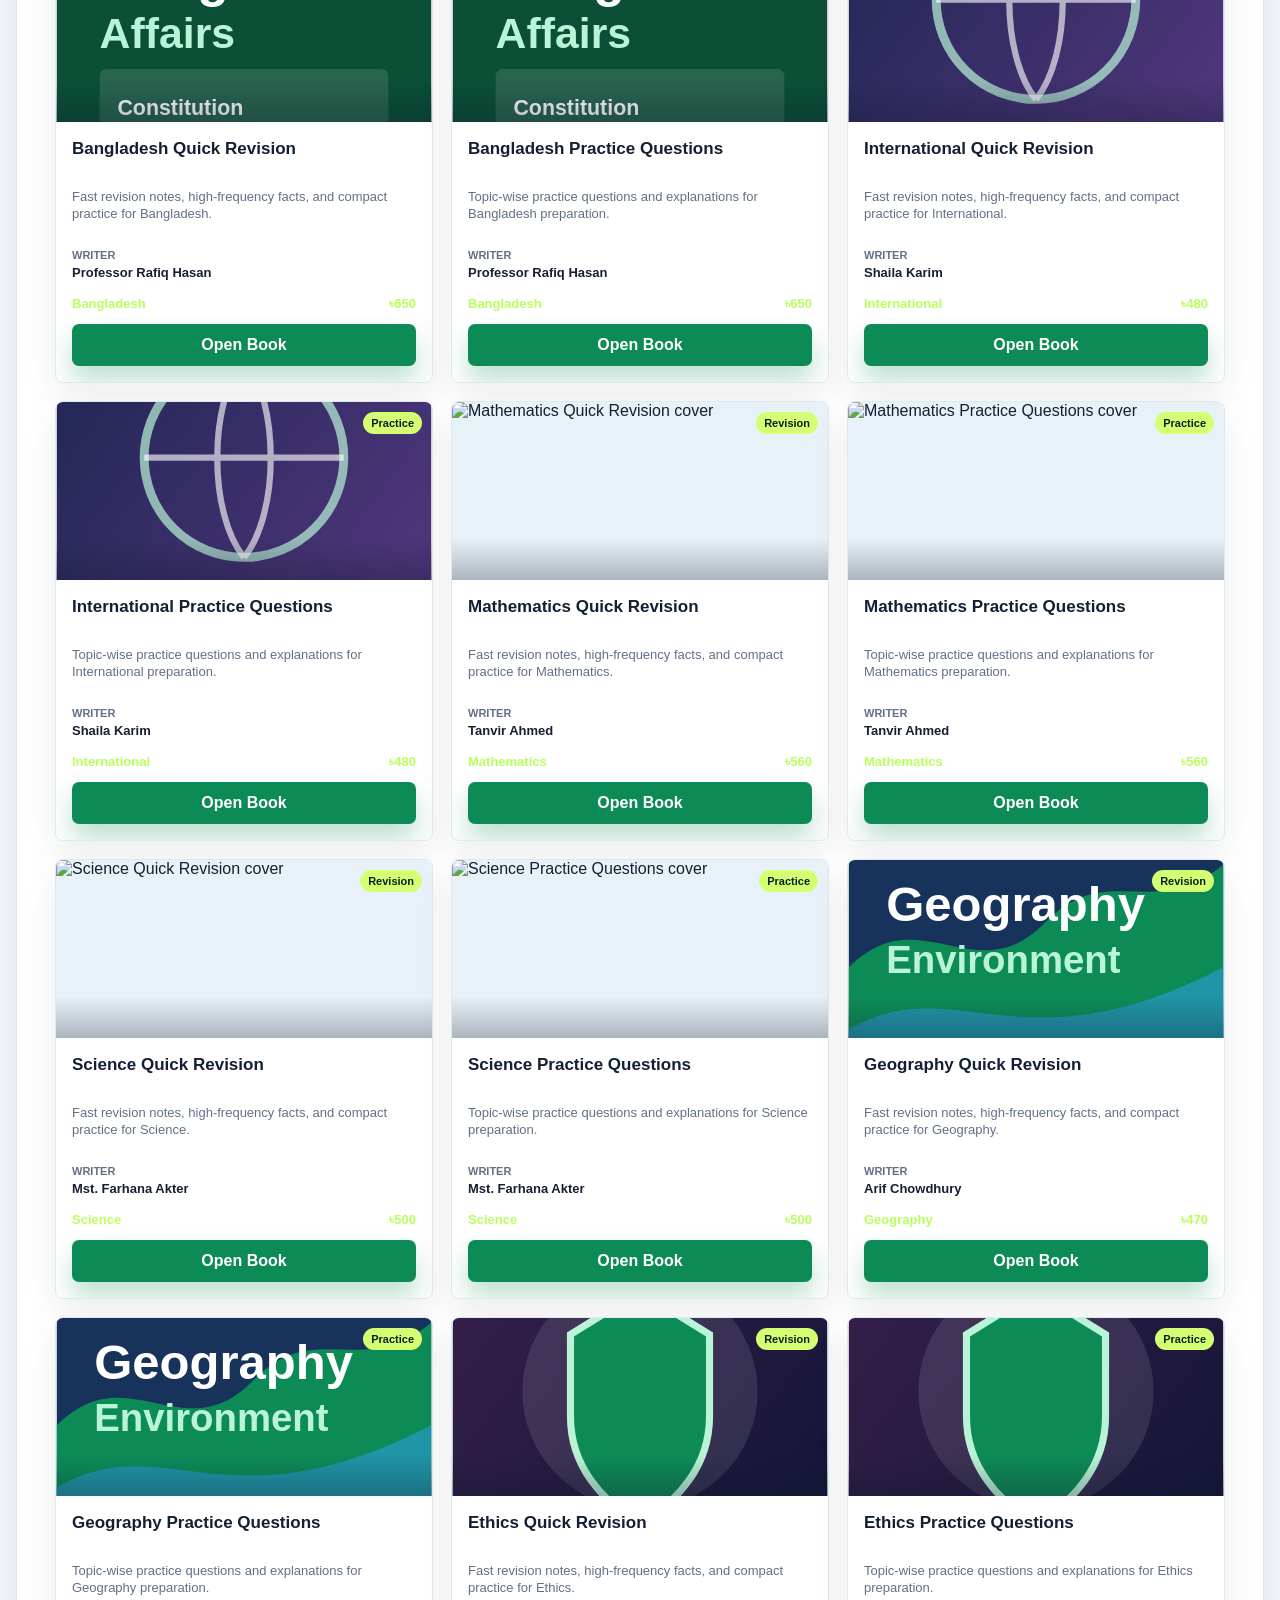
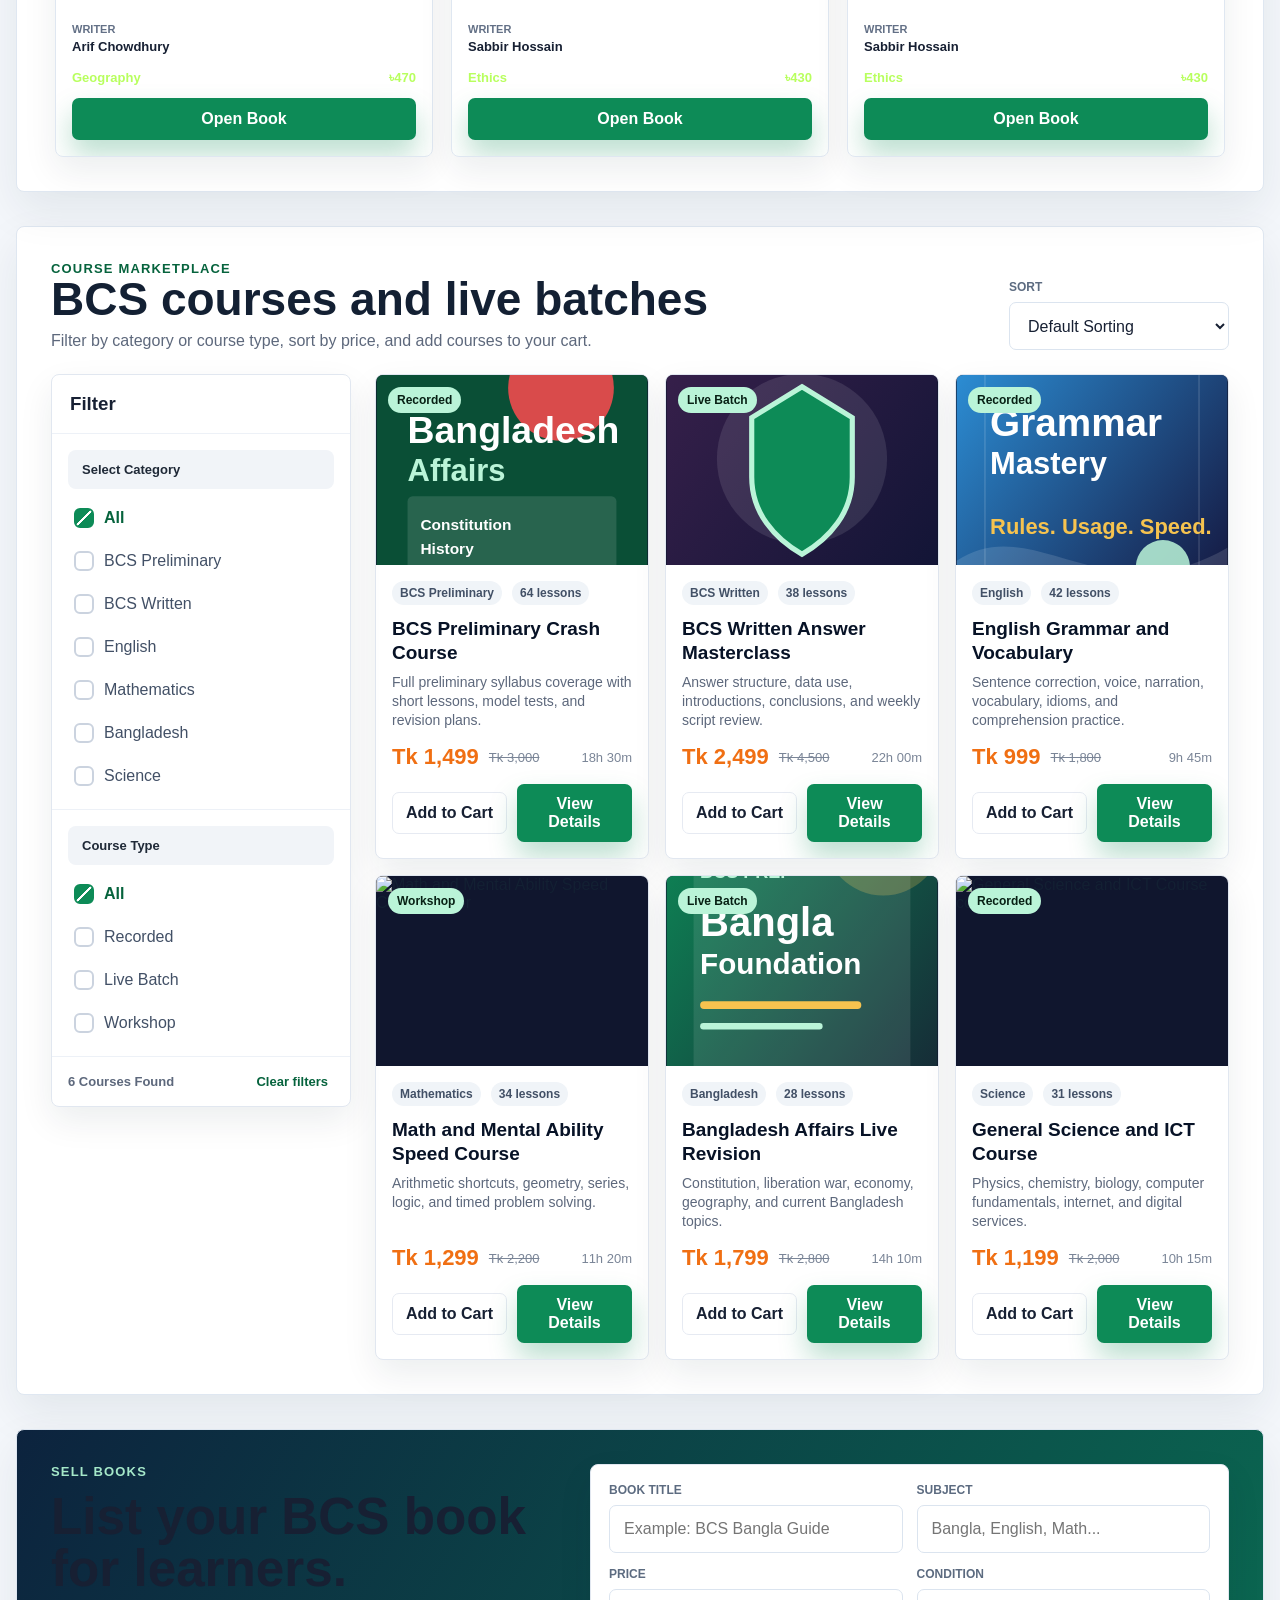
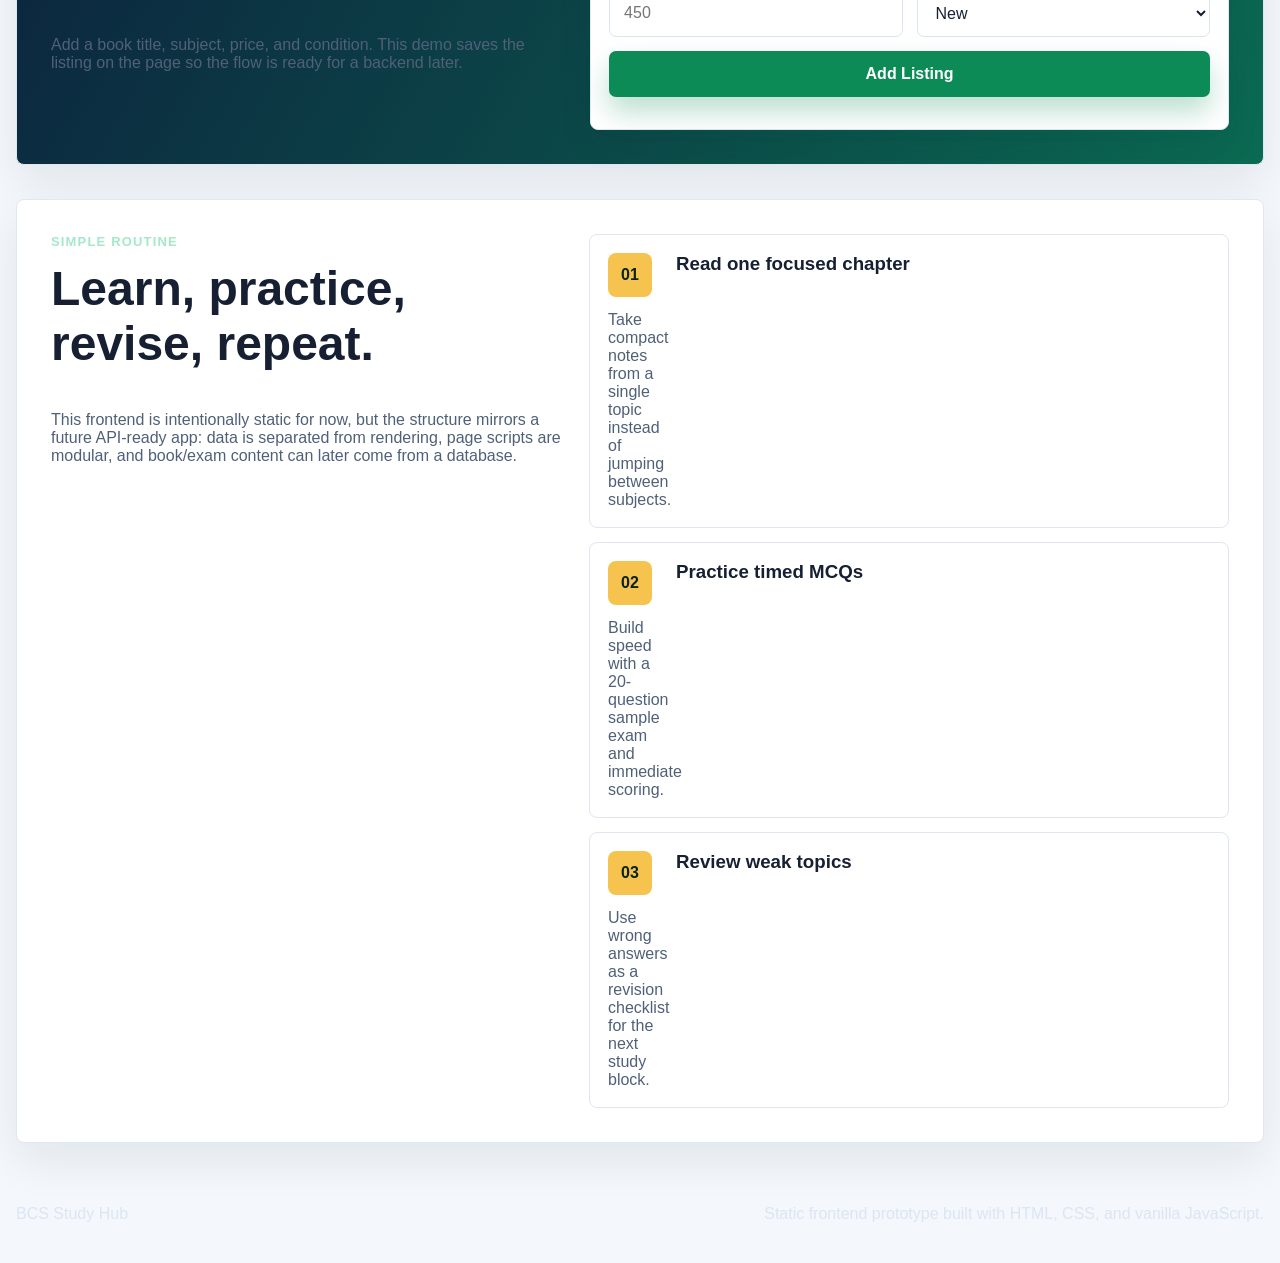
==== commit b45a5643: "new add" ====
--- a/index.html
+++ b/index.html
@@ -25,9 +25,17 @@
 
       <nav class="nav-menu" aria-label="Primary navigation">
         <a href="#books">Books</a>
+        <a href="#courses">Courses</a>
         <a href="#categories">Subjects</a>
         <a href="pages/exam.html">Exam</a>
+        <a href="#sell-book">Sell Book</a>
         <a href="#about">Routine</a>
+        <a class="cart-link" href="#courses">Cart <span id="cartCount">0</span></a>
+        <button id="themeToggle" class="theme-toggle" type="button" aria-label="Switch to light mode">
+          <span class="theme-icon" aria-hidden="true">☀</span>
+          <span class="theme-label">Light</span>
+        </button>
+        <button class="login-btn" type="button">Login</button>
       </nav>
     </header>
 
@@ -35,10 +43,12 @@
       <section class="hero">
         <div class="hero-content">
           <p class="eyebrow">BCS foundation masterclass</p>
-          <h1>Premium book library for serious BCS preparation.</h1>
-          <p class="hero-text">Browse subject-wise preparation books in a cinematic carousel, open detailed topic guides, and start a timed 20-question practice exam.</p>
+          <h1>Books, courses, and exams for focused BCS preparation.</h1>
+          <p class="hero-text">Study subject-wise books, join guided courses, preview free pages, and practice with timed MCQ exams from one clean dashboard.</p>
           <div class="hero-actions">
             <a class="btn btn-primary" href="#books">Browse Books</a>
+            <a class="btn btn-light" href="#courses">View Courses</a>
+            <a class="btn btn-ghost" href="#sell-book">Sell Book</a>
             <a class="btn btn-ghost" href="pages/exam.html">Start Exam</a>
           </div>
         </div>
@@ -82,10 +92,10 @@
       <section id="books" class="section library-section">
         <div class="section-heading">
           <div>
-            <p class="eyebrow">Study library carousel</p>
-            <h2>BCS preparation books</h2>
-          </div>
-          <p>Movie-site inspired horizontal book shelves, redesigned for an educational platform with clear subjects, authors, and exam actions.</p>
+            <p class="eyebrow">Subject book library</p>
+            <h2>Browse preparation books</h2>
+          </div>
+          <p>Use the subject tabs to switch between Bangla, English, Bangladesh Affairs, Science, Math, and more. Each tab shows related books in a clean grid.</p>
         </div>
 
         <div class="toolbar">
@@ -101,6 +111,11 @@
           </label>
         </div>
 
+        <div class="demo-tabs-block">
+          <h3>Study by <span>Subject</span></h3>
+          <div id="bookTabs" class="book-tabs" aria-label="Book subject tabs"></div>
+        </div>
+
         <div id="featuredBook" class="featured-book" aria-live="polite"></div>
 
         <div class="carousel-shell">
@@ -109,6 +124,77 @@
           <button class="carousel-btn carousel-btn-next" id="carouselNext" type="button" aria-label="Next books">&#8250;</button>
         </div>
         <div id="carouselDots" class="carousel-dots" aria-label="Book carousel pages"></div>
+      </section>
+
+      <section id="courses" class="section courses-section">
+        <div class="course-topbar">
+          <div>
+            <p class="eyebrow">Course marketplace</p>
+            <h2>BCS courses and live batches</h2>
+            <p>Filter by category or course type, sort by price, and add courses to your cart.</p>
+          </div>
+          <label class="select-box course-sort" for="courseSort">
+            <span>Sort</span>
+            <select id="courseSort">
+              <option value="default">Default Sorting</option>
+              <option value="low">Price: Low to High</option>
+              <option value="high">Price: High to Low</option>
+              <option value="lessons">Most Lessons</option>
+            </select>
+          </label>
+        </div>
+
+        <div class="course-market">
+          <aside class="course-filter" aria-label="Course filters">
+            <h3>Filter</h3>
+            <div class="filter-group">
+              <strong>Select Category</strong>
+              <div id="courseCategoryFilters" class="filter-options"></div>
+            </div>
+            <div class="filter-group">
+              <strong>Course Type</strong>
+              <div id="courseTypeFilters" class="filter-options"></div>
+            </div>
+            <div class="filter-summary">
+              <span id="courseCount">0 Courses Found</span>
+              <button id="clearCourseFilters" class="text-btn" type="button">Clear filters</button>
+            </div>
+          </aside>
+
+          <div id="courseGrid" class="course-grid" aria-live="polite"></div>
+        </div>
+      </section>
+
+      <section id="sell-book" class="section sell-section">
+        <div class="sell-copy">
+          <p class="eyebrow">Sell books</p>
+          <h2>List your BCS book for learners.</h2>
+          <p class="muted">Add a book title, subject, price, and condition. This demo saves the listing on the page so the flow is ready for a backend later.</p>
+        </div>
+        <form id="sellBookForm" class="sell-form">
+          <label class="field">
+            <span>Book Title</span>
+            <input id="sellBookTitle" type="text" placeholder="Example: BCS Bangla Guide" required>
+          </label>
+          <label class="field">
+            <span>Subject</span>
+            <input id="sellBookSubject" type="text" placeholder="Bangla, English, Math..." required>
+          </label>
+          <label class="field">
+            <span>Price</span>
+            <input id="sellBookPrice" type="number" min="1" placeholder="450" required>
+          </label>
+          <label class="field">
+            <span>Condition</span>
+            <select id="sellBookCondition">
+              <option>New</option>
+              <option>Like New</option>
+              <option>Used</option>
+            </select>
+          </label>
+          <button class="btn btn-primary" type="submit">Add Listing</button>
+          <p id="sellBookMessage" class="form-message" aria-live="polite"></p>
+        </form>
       </section>
 
       <section id="about" class="section split-section">
@@ -130,7 +216,7 @@
           </article>
           <article>
             <span>03</span>
-            <h3>Review weak topics s</h3> 
+            <h3>Review weak topics</h3>
             <p>Use wrong answers as a revision checklist for the next study block.</p>
           </article>
         </div>
--- a/css/styles.css
+++ b/css/styles.css
@@ -32,11 +32,16 @@
   font-family: Inter, Arial, Helvetica, sans-serif;
   color: var(--text);
   background:
-    radial-gradient(circle at 12% 12%, rgba(163, 86, 165, 0.4), transparent 28%),
-    radial-gradient(circle at 82% 8%, rgba(37, 123, 204, 0.5), transparent 30%),
-    radial-gradient(circle at 46% 50%, rgba(186, 244, 216, 0.2), transparent 25%),
-    linear-gradient(135deg, #1c1736 0%, #1c4f68 48%, #08133c 100%);
+    linear-gradient(135deg, rgba(6, 38, 54, 0.96), rgba(15, 26, 48, 0.97)),
+    linear-gradient(90deg, #073b34, #1e315c 55%, #251f42);
   min-height: 100vh;
+}
+
+body[data-theme="light"] {
+  color: #172033;
+  background:
+    linear-gradient(135deg, rgba(244, 248, 252, 0.98), rgba(232, 241, 248, 0.98)),
+    linear-gradient(90deg, #ecfff6, #eef6ff 55%, #f5f0ff);
 }
 
 a {
@@ -53,6 +58,10 @@
 img {
   display: block;
   max-width: 100%;
+}
+
+[hidden] {
+  display: none !important;
 }
 
 .app-shell {
@@ -133,6 +142,93 @@
   color: var(--primary-dark);
 }
 
+.cart-link {
+  display: inline-flex;
+  align-items: center;
+  gap: 7px;
+}
+
+.cart-link span {
+  display: grid;
+  place-items: center;
+  min-width: 22px;
+  height: 22px;
+  padding: 0 6px;
+  border-radius: 999px;
+  color: #fff;
+  background: var(--primary);
+  font-size: 12px;
+}
+
+.theme-toggle,
+.login-btn {
+  display: inline-flex;
+  align-items: center;
+  justify-content: center;
+  gap: 8px;
+  min-height: 38px;
+  border-radius: 7px;
+  padding: 9px 13px;
+  cursor: pointer;
+  font-weight: 900;
+}
+
+.theme-toggle {
+  border: 1px solid #d4dce8;
+  color: #263248;
+  background: #fff;
+}
+
+.theme-icon {
+  display: grid;
+  place-items: center;
+  position: relative;
+  width: 24px;
+  height: 24px;
+  border-radius: 999px;
+  color: #082116;
+  background: #f6c34f;
+  font-size: 0;
+  line-height: 1;
+}
+
+.theme-icon::before {
+  content: "";
+  width: 10px;
+  height: 10px;
+  border-radius: 999px;
+  background: currentColor;
+  box-shadow:
+    0 -7px 0 -4px currentColor,
+    0 7px 0 -4px currentColor,
+    7px 0 0 -4px currentColor,
+    -7px 0 0 -4px currentColor;
+}
+
+.theme-label {
+  min-width: 35px;
+  text-align: left;
+}
+
+body[data-theme="light"] .theme-icon {
+  color: #fff;
+  background: #172033;
+}
+
+body[data-theme="light"] .theme-icon::before {
+  width: 11px;
+  height: 11px;
+  background: #fff;
+  box-shadow: 4px -2px 0 0 #172033;
+}
+
+.login-btn {
+  border: 1px solid var(--primary);
+  color: #fff;
+  background: var(--primary);
+  box-shadow: 0 10px 22px rgba(13, 139, 87, 0.22);
+}
+
 .nav-toggle {
   display: none;
   width: 44px;
@@ -164,8 +260,8 @@
   border-radius: var(--radius);
   background:
     linear-gradient(90deg, rgba(8, 14, 31, 0.94), rgba(8, 14, 31, 0.58)),
-    radial-gradient(circle at 80% 20%, rgba(246, 195, 79, 0.22), transparent 34%),
-    linear-gradient(135deg, rgba(255, 255, 255, 0.24), rgba(255, 255, 255, 0.05));
+    linear-gradient(135deg, rgba(13, 139, 87, 0.2), rgba(47, 158, 233, 0.12)),
+    linear-gradient(135deg, rgba(255, 255, 255, 0.24), rgba(255, 255, 255, 0.06));
   box-shadow: var(--shadow);
 }
 
@@ -243,6 +339,16 @@
   color: var(--ink);
   background: #fff;
   border-color: var(--line-dark);
+}
+
+.btn-gold {
+  color: #2f2105;
+  background: var(--gold);
+  box-shadow: 0 15px 28px rgba(246, 195, 79, 0.22);
+}
+
+.btn-gold:hover {
+  background: #ffd56e;
 }
 
 .hero-panel {
@@ -363,7 +469,7 @@
   overflow: hidden;
   background:
     linear-gradient(135deg, rgba(255, 255, 255, 0.2), rgba(255, 255, 255, 0.08)),
-    radial-gradient(circle at 84% 20%, rgba(246, 195, 79, 0.16), transparent 24%);
+    linear-gradient(180deg, rgba(13, 139, 87, 0.12), rgba(47, 158, 233, 0.08));
 }
 
 .library-section::before {
@@ -406,8 +512,105 @@
   margin-bottom: 24px;
 }
 
+.demo-tabs-block {
+  position: relative;
+  max-width: 760px;
+  margin: 10px auto 34px;
+  text-align: center;
+}
+
+.demo-tabs-block::after {
+  content: "";
+  position: absolute;
+  top: 4px;
+  right: -120px;
+  width: 120px;
+  height: 120px;
+  opacity: 0.45;
+  background-image: radial-gradient(circle, rgba(255, 255, 255, 0.72) 2px, transparent 3px);
+  background-size: 28px 28px;
+}
+
+.demo-tabs-block h3 {
+  margin: 0 0 26px;
+  color: #fff;
+  font-size: clamp(32px, 4.5vw, 48px);
+  font-weight: 500;
+  line-height: 1.12;
+}
+
+.demo-tabs-block h3 span {
+  position: relative;
+  display: inline-block;
+  font-weight: 900;
+}
+
+.demo-tabs-block h3 span::after {
+  content: "";
+  position: absolute;
+  left: 4px;
+  right: 4px;
+  bottom: 3px;
+  z-index: -1;
+  height: 10px;
+  border-radius: 999px;
+  background: var(--gold);
+}
+
+.book-tabs {
+  position: relative;
+  z-index: 1;
+  display: grid;
+  grid-template-columns: repeat(3, minmax(110px, 1fr));
+  gap: 0;
+  width: min(520px, 100%);
+  max-width: 100%;
+  margin: 0 auto;
+  padding: 0 18px;
+  border: 0;
+  border-radius: 0;
+  background: #edf5fb;
+  box-shadow: 0 14px 34px rgba(4, 10, 30, 0.18);
+}
+
+.book-tab {
+  position: relative;
+  width: 100%;
+  min-height: 46px;
+  border: 0;
+  border-radius: 0;
+  padding: 12px 10px;
+  color: #47658f;
+  background: transparent;
+  cursor: pointer;
+  font-size: 13px;
+  font-weight: 900;
+}
+
+.book-tab:hover,
+.book-tab.active {
+  color: #24b99b;
+  background: transparent;
+}
+
+.book-tab::after {
+  content: "";
+  position: absolute;
+  left: 18px;
+  right: 18px;
+  bottom: 7px;
+  height: 1px;
+  background: transparent;
+}
+
+.book-tab:hover::after,
+.book-tab.active::after {
+  background: #24b99b;
+}
+
 .search-box,
-.select-box {
+.select-box,
+.field {
   display: grid;
   gap: 8px;
 }
@@ -434,24 +637,33 @@
 
 .featured-book {
   display: grid;
-  grid-template-columns: minmax(180px, 250px) minmax(0, 1fr) minmax(170px, 230px);
+  grid-template-columns: minmax(160px, 220px) minmax(0, 1fr) minmax(190px, 240px);
   gap: 24px;
   align-items: center;
-  min-height: 320px;
+  min-height: 300px;
   margin-bottom: 28px;
-  padding: 22px;
+  padding: 24px;
   border: 1px solid rgba(255, 255, 255, 0.18);
   border-radius: var(--radius);
   background:
-    linear-gradient(90deg, rgba(0, 0, 0, 0.82), rgba(0, 0, 0, 0.48)),
+    linear-gradient(90deg, rgba(8, 16, 38, 0.9), rgba(8, 16, 38, 0.68)),
     linear-gradient(135deg, rgba(13, 139, 87, 0.38), rgba(47, 158, 233, 0.24));
   box-shadow: inset 0 1px 0 rgba(255, 255, 255, 0.16), 0 24px 54px rgba(0, 0, 0, 0.24);
 }
 
+.library-section .featured-book {
+  display: none;
+}
+
 .featured-cover {
   overflow: hidden;
   border-radius: var(--radius);
   box-shadow: 0 22px 44px rgba(0, 0, 0, 0.4);
+  transition: transform 180ms ease;
+}
+
+.featured-cover:hover {
+  transform: translateY(-4px);
 }
 
 .featured-cover img {
@@ -477,47 +689,113 @@
   gap: 12px;
 }
 
+.writer-row,
+.book-byline {
+  display: grid;
+  gap: 4px;
+  margin: 14px 0;
+}
+
+.writer-row span,
+.book-byline span,
+.price-box span,
+.purchase-bar span {
+  color: #c7d3e7;
+  font-size: 12px;
+  font-weight: 900;
+  text-transform: uppercase;
+}
+
+.writer-row strong,
+.book-byline strong {
+  color: #fff;
+  font-size: 17px;
+}
+
+.writer-row.small {
+  margin: 0 0 10px;
+}
+
+.writer-row.small span {
+  font-size: 11px;
+}
+
+.writer-row.small strong {
+  color: #dce5f4;
+  overflow: hidden;
+  font-size: 13px;
+  text-overflow: ellipsis;
+  white-space: nowrap;
+}
+
+.price-box {
+  display: grid;
+  gap: 4px;
+  padding: 16px;
+  border: 1px solid rgba(255, 255, 255, 0.22);
+  border-radius: var(--radius);
+  background: rgba(255, 255, 255, 0.12);
+}
+
+.price-box strong {
+  color: var(--gold);
+  font-size: 30px;
+  line-height: 1;
+}
+
+.price-box.compact {
+  background: rgba(0, 0, 0, 0.18);
+}
+
 .carousel-shell {
   position: relative;
 }
 
 .book-grid.book-carousel {
-  display: flex;
-  gap: 20px;
-  overflow-x: auto;
-  scroll-behavior: smooth;
-  scroll-snap-type: x mandatory;
-  scrollbar-width: none;
-  padding: 8px 4px 28px;
+  display: grid;
+  grid-template-columns: repeat(3, minmax(0, 1fr));
+  gap: 16px;
+  overflow: visible;
+  padding: 0 4px 22px;
 }
 
 .book-grid.book-carousel::-webkit-scrollbar {
   display: none;
 }
 
+.library-section .carousel-btn,
+.library-section .carousel-dots {
+  display: none;
+}
+
 .book-card {
   position: relative;
-  flex: 0 0 clamp(220px, 22vw, 286px);
   display: flex;
   flex-direction: column;
-  min-height: 100%;
+  height: 520px;
   overflow: hidden;
   border-radius: var(--radius);
-  background: linear-gradient(180deg, #130b2d, #0a071b);
-  box-shadow: 0 16px 34px rgba(4, 10, 30, 0.3);
-  scroll-snap-align: start;
-  transition: transform 180ms ease, box-shadow 180ms ease;
+  border: 1px solid rgba(255, 255, 255, 0.12);
+  background:
+    linear-gradient(180deg, rgba(20, 30, 62, 0.98), rgba(8, 7, 27, 0.98)),
+    #0a071b;
+  box-shadow: 0 14px 28px rgba(4, 10, 30, 0.28);
+  cursor: pointer;
+  transition: transform 180ms ease, box-shadow 180ms ease, border-color 180ms ease;
 }
 
 .book-card:hover {
-  transform: translateY(-8px) scale(1.015);
-  box-shadow: 0 28px 54px rgba(4, 10, 30, 0.45);
+  transform: translateY(-5px);
+  border-color: rgba(186, 244, 216, 0.42);
+  box-shadow: 0 22px 42px rgba(4, 10, 30, 0.38);
 }
 
 .book-cover-wrap {
   position: relative;
-  aspect-ratio: 3 / 4;
+  height: 235px;
+  flex: 0 0 235px;
   overflow: hidden;
+  background: rgba(255, 255, 255, 0.05);
 }
 
 .book-cover-wrap img {
@@ -530,8 +808,8 @@
   content: "";
   position: absolute;
   inset: auto 0 0;
-  height: 45%;
-  background: linear-gradient(transparent, rgba(20, 9, 41, 0.92));
+  height: 38%;
+  background: linear-gradient(transparent, rgba(8, 7, 27, 0.88));
 }
 
 .book-badge {
@@ -551,50 +829,75 @@
   display: flex;
   flex: 1;
   flex-direction: column;
-  padding: 18px;
+  min-height: 0;
+  padding: 14px 16px 16px;
 }
 
 .book-card h3 {
-  margin-bottom: 8px;
-  color: #fff;
-  font-size: 18px;
-  line-height: 1.2;
+  display: -webkit-box;
+  min-height: 44px;
+  margin-bottom: 7px;
+  color: #fff;
+  overflow: hidden;
+  font-size: 17px;
+  line-height: 1.28;
+  -webkit-box-orient: vertical;
+  -webkit-line-clamp: 2;
 }
 
 .book-card p {
+  display: -webkit-box;
+  min-height: 50px;
+  margin-bottom: 10px;
   color: #d5d9e8;
-  font-size: 14px;
+  overflow: hidden;
+  font-size: 13px;
+  line-height: 1.28;
+  -webkit-box-orient: vertical;
+  -webkit-line-clamp: 3;
 }
 
 .book-meta {
   display: flex;
   justify-content: space-between;
   gap: 12px;
-  margin: auto 0 16px;
+  margin: auto 0 12px;
   color: #b8ff5e;
   font-size: 13px;
   font-weight: 900;
 }
 
+.book-meta span {
+  min-width: 0;
+}
+
+.book-meta span:first-child {
+  overflow: hidden;
+  text-overflow: ellipsis;
+  white-space: nowrap;
+}
+
 .card-link {
   width: 100%;
+  min-height: 42px;
+  padding: 10px 14px;
 }
 
 .carousel-btn {
   position: absolute;
-  top: 42%;
+  top: 50%;
   z-index: 5;
   display: grid;
   place-items: center;
-  width: 48px;
-  height: 72px;
+  width: 44px;
+  height: 64px;
   border: 1px solid rgba(255, 255, 255, 0.28);
   border-radius: var(--radius);
   color: #fff;
   background: rgba(5, 10, 28, 0.72);
   box-shadow: 0 18px 34px rgba(0, 0, 0, 0.32);
   cursor: pointer;
-  font-size: 42px;
+  font-size: 38px;
   line-height: 1;
   transform: translateY(-50%);
   transition: background 180ms ease, transform 180ms ease, opacity 180ms ease;
@@ -641,6 +944,306 @@
   background: #baf4d8;
 }
 
+.courses-section {
+  color: var(--ink);
+  background: #f7f9fc;
+  border-color: #e4e9f2;
+}
+
+.courses-section .eyebrow {
+  color: var(--primary-dark);
+}
+
+.course-topbar {
+  display: flex;
+  align-items: end;
+  justify-content: space-between;
+  gap: 24px;
+  margin-bottom: 24px;
+}
+
+.course-topbar h2 {
+  margin-bottom: 10px;
+  color: var(--ink);
+  font-size: clamp(30px, 4vw, 46px);
+  line-height: 1;
+}
+
+.course-topbar p {
+  max-width: 720px;
+  margin-bottom: 0;
+  color: #5d687c;
+}
+
+.course-sort {
+  min-width: 220px;
+}
+
+.course-sort span,
+.sell-form .field span {
+  color: #546077;
+}
+
+.course-market {
+  display: grid;
+  grid-template-columns: 300px minmax(0, 1fr);
+  gap: 24px;
+  align-items: start;
+}
+
+.course-filter,
+.course-card,
+.sell-form {
+  border: 1px solid #e1e7f0;
+  border-radius: var(--radius);
+  background: #fff;
+  box-shadow: 0 14px 34px rgba(21, 32, 77, 0.08);
+}
+
+.course-filter {
+  position: sticky;
+  top: 104px;
+  overflow: hidden;
+}
+
+.course-filter h3 {
+  margin: 0;
+  padding: 18px;
+  color: var(--ink);
+  border-bottom: 1px solid #edf1f7;
+}
+
+.filter-group {
+  padding: 16px;
+  border-bottom: 1px solid #edf1f7;
+}
+
+.filter-group strong {
+  display: block;
+  margin-bottom: 12px;
+  padding: 12px 14px;
+  border-radius: var(--radius);
+  background: #f1f4f8;
+  color: #1f2937;
+  font-size: 13px;
+}
+
+.filter-options {
+  display: grid;
+  gap: 9px;
+}
+
+.filter-option {
+  display: flex;
+  align-items: center;
+  gap: 10px;
+  width: 100%;
+  min-height: 34px;
+  border: 0;
+  color: #425066;
+  background: transparent;
+  cursor: pointer;
+  text-align: left;
+}
+
+.filter-option span {
+  width: 20px;
+  height: 20px;
+  border: 2px solid #cbd3df;
+  border-radius: 6px;
+  background: #fff;
+}
+
+.filter-option.active {
+  color: var(--primary-dark);
+  font-weight: 900;
+}
+
+.filter-option.active span {
+  border-color: var(--primary);
+  background:
+    linear-gradient(135deg, transparent 44%, #fff 45% 55%, transparent 56%),
+    var(--primary);
+}
+
+.filter-summary {
+  display: flex;
+  align-items: center;
+  justify-content: space-between;
+  gap: 10px;
+  padding: 16px;
+  color: #5d687c;
+  font-size: 13px;
+  font-weight: 800;
+}
+
+.text-btn {
+  border: 0;
+  color: var(--primary-dark);
+  background: transparent;
+  cursor: pointer;
+  font-weight: 900;
+}
+
+.course-grid {
+  display: grid;
+  grid-template-columns: repeat(3, minmax(0, 1fr));
+  gap: 16px;
+}
+
+.course-card {
+  display: flex;
+  flex-direction: column;
+  overflow: hidden;
+  transition: transform 180ms ease, box-shadow 180ms ease;
+}
+
+.course-card:hover {
+  transform: translateY(-4px);
+  box-shadow: 0 18px 42px rgba(21, 32, 77, 0.14);
+}
+
+.course-thumb {
+  position: relative;
+  display: block;
+  height: 190px;
+  overflow: hidden;
+  background: #10162e;
+}
+
+.course-thumb img {
+  width: 100%;
+  height: 100%;
+  object-fit: cover;
+}
+
+.course-thumb span {
+  position: absolute;
+  top: 12px;
+  left: 12px;
+  padding: 6px 9px;
+  border-radius: 999px;
+  color: #072014;
+  background: #baf4d8;
+  font-size: 12px;
+  font-weight: 900;
+}
+
+.course-body {
+  display: flex;
+  flex: 1;
+  flex-direction: column;
+  padding: 16px;
+}
+
+.course-tags,
+.course-meta,
+.course-actions {
+  display: flex;
+  align-items: center;
+  gap: 10px;
+}
+
+.course-tags {
+  flex-wrap: wrap;
+  margin-bottom: 12px;
+}
+
+.course-tags span {
+  padding: 5px 8px;
+  border-radius: 999px;
+  color: #425066;
+  background: #f0f4f8;
+  font-size: 12px;
+  font-weight: 800;
+}
+
+.course-card h3 {
+  display: -webkit-box;
+  min-height: 48px;
+  margin-bottom: 8px;
+  color: #071226;
+  overflow: hidden;
+  font-size: 19px;
+  line-height: 1.25;
+  -webkit-box-orient: vertical;
+  -webkit-line-clamp: 2;
+}
+
+.course-card p {
+  display: -webkit-box;
+  min-height: 57px;
+  color: #5d687c;
+  overflow: hidden;
+  font-size: 14px;
+  line-height: 1.35;
+  -webkit-box-orient: vertical;
+  -webkit-line-clamp: 3;
+}
+
+.course-meta {
+  margin: auto 0 14px;
+}
+
+.course-meta strong {
+  color: #f06f13;
+  font-size: 22px;
+}
+
+.course-meta del,
+.course-meta span {
+  color: #7a8597;
+  font-size: 13px;
+}
+
+.course-meta span {
+  margin-left: auto;
+}
+
+.course-actions {
+  display: grid;
+  grid-template-columns: minmax(0, 1fr) minmax(0, 1fr);
+}
+
+.course-actions .btn {
+  min-height: 42px;
+  padding: 10px 12px;
+}
+
+.sell-section {
+  display: grid;
+  grid-template-columns: minmax(0, 0.8fr) minmax(420px, 1fr);
+  gap: 28px;
+  align-items: start;
+  background:
+    linear-gradient(135deg, rgba(8, 16, 38, 0.92), rgba(13, 139, 87, 0.58)),
+    rgba(255, 255, 255, 0.12);
+}
+
+.sell-copy h2 {
+  color: #fff;
+  font-size: clamp(32px, 4vw, 54px);
+  line-height: 1;
+}
+
+.sell-form {
+  display: grid;
+  grid-template-columns: repeat(2, minmax(0, 1fr));
+  gap: 14px;
+  padding: 18px;
+}
+
+.sell-form .btn,
+.form-message {
+  grid-column: 1 / -1;
+}
+
+.form-message {
+  margin: 0;
+  color: var(--primary-dark);
+  font-weight: 900;
+}
+
 .split-section {
   display: grid;
   grid-template-columns: minmax(0, 0.8fr) minmax(360px, 1fr);
@@ -725,6 +1328,15 @@
   color: #d6dceb;
 }
 
+.book-byline {
+  width: fit-content;
+  min-width: min(100%, 280px);
+  padding: 12px 14px;
+  border: 1px solid rgba(255, 255, 255, 0.18);
+  border-radius: var(--radius);
+  background: rgba(255, 255, 255, 0.1);
+}
+
 .detail-tags {
   display: flex;
   flex-wrap: wrap;
@@ -749,6 +1361,90 @@
   border-radius: var(--radius);
   background: rgba(255, 255, 255, 0.1);
   list-style: none;
+}
+
+.reader-section {
+  background:
+    linear-gradient(135deg, rgba(255, 255, 255, 0.18), rgba(255, 255, 255, 0.1)),
+    linear-gradient(180deg, rgba(13, 139, 87, 0.12), rgba(47, 158, 233, 0.08));
+}
+
+.page-preview {
+  display: grid;
+  grid-template-columns: repeat(5, minmax(180px, 1fr));
+  gap: 14px;
+  overflow-x: auto;
+  padding-bottom: 8px;
+}
+
+.preview-page {
+  min-height: 270px;
+  padding: 20px;
+  border: 1px solid var(--line-dark);
+  border-radius: var(--radius);
+  color: var(--ink);
+  background: #fffdf7;
+  box-shadow: 0 16px 34px rgba(4, 10, 30, 0.18);
+}
+
+.preview-page span {
+  display: grid;
+  place-items: center;
+  width: 38px;
+  height: 38px;
+  margin-bottom: 18px;
+  border-radius: var(--radius);
+  color: #092319;
+  background: #baf4d8;
+  font-weight: 900;
+}
+
+.preview-page h3 {
+  color: var(--ink);
+  font-size: 20px;
+  line-height: 1.2;
+}
+
+.preview-page p {
+  color: #475168;
+  line-height: 1.65;
+}
+
+.purchase-bar {
+  display: flex;
+  align-items: center;
+  justify-content: space-between;
+  gap: 18px;
+  margin-top: 18px;
+  padding: 18px;
+  border: 1px solid rgba(255, 255, 255, 0.22);
+  border-radius: var(--radius);
+  background: rgba(4, 10, 30, 0.42);
+}
+
+.purchase-bar strong {
+  display: block;
+  margin-top: 4px;
+  color: #fff;
+  font-size: 22px;
+}
+
+.exam-intro {
+  width: min(960px, calc(100% - 40px));
+  margin: 18px auto 24px;
+  padding: 42px;
+  border: 1px solid var(--line);
+  border-radius: var(--radius);
+  background:
+    linear-gradient(90deg, rgba(8, 14, 31, 0.94), rgba(8, 14, 31, 0.68)),
+    linear-gradient(135deg, rgba(13, 139, 87, 0.22), rgba(246, 195, 79, 0.14));
+  box-shadow: var(--shadow);
+}
+
+.exam-intro h1 {
+  margin-bottom: 14px;
+  font-size: clamp(34px, 5vw, 58px);
+  line-height: 1;
 }
 
 .exam-shell {
@@ -944,21 +1640,123 @@
   font-weight: 800;
 }
 
+body[data-theme="light"] .hero,
+body[data-theme="light"] .library-section,
+body[data-theme="light"] .split-section,
+body[data-theme="light"] .sell-section,
+body[data-theme="light"] .detail-hero,
+body[data-theme="light"] .reader-section,
+body[data-theme="light"] .exam-intro,
+body[data-theme="light"] .exam-main,
+body[data-theme="light"] .exam-sidebar,
+body[data-theme="light"] .result-card {
+  border-color: rgba(23, 32, 51, 0.12);
+  background:
+    linear-gradient(135deg, rgba(255, 255, 255, 0.94), rgba(238, 246, 252, 0.92)),
+    #fff;
+  color: var(--ink);
+}
+
+body[data-theme="light"] .hero h1,
+body[data-theme="light"] .section-heading h2,
+body[data-theme="light"] .split-section h2,
+body[data-theme="light"] .sell-copy h2,
+body[data-theme="light"] .detail-copy h1,
+body[data-theme="light"] .exam-question,
+body[data-theme="light"] .result-card h1 {
+  color: var(--ink);
+}
+
+body[data-theme="light"] .hero-text,
+body[data-theme="light"] .section-heading > p,
+body[data-theme="light"] .muted,
+body[data-theme="light"] .routine-list p,
+body[data-theme="light"] .detail-copy p,
+body[data-theme="light"] .featured-content p {
+  color: #506078;
+}
+
+body[data-theme="light"] .hero-card,
+body[data-theme="light"] .hero-metrics div,
+body[data-theme="light"] .routine-list article,
+body[data-theme="light"] .book-byline,
+body[data-theme="light"] .purchase-bar {
+  border-color: #dfe6f0;
+  background: #fff;
+  color: var(--ink);
+}
+
+body[data-theme="light"] .hero-card h2,
+body[data-theme="light"] .hero-metrics strong,
+body[data-theme="light"] .routine-list h3,
+body[data-theme="light"] .book-byline strong,
+body[data-theme="light"] .purchase-bar strong {
+  color: var(--ink);
+}
+
+body[data-theme="light"] .book-tabs {
+  background: #eef5fb;
+}
+
+body[data-theme="light"] .demo-tabs-block h3 {
+  color: #0d3268;
+}
+
+body[data-theme="light"] .demo-tabs-block::after {
+  background-image: radial-gradient(circle, rgba(13, 50, 104, 0.24) 2px, transparent 3px);
+}
+
+body[data-theme="light"] .book-tab {
+  color: #47658f;
+}
+
+body[data-theme="light"] .search-box span,
+body[data-theme="light"] .select-box span,
+body[data-theme="light"] .field span,
+body[data-theme="light"] .writer-row span,
+body[data-theme="light"] .book-byline span,
+body[data-theme="light"] .price-box span,
+body[data-theme="light"] .purchase-bar span {
+  color: #637086;
+}
+
+body[data-theme="light"] .writer-row strong {
+  color: var(--ink);
+}
+
 @media (max-width: 1050px) {
   .hero,
   .detail-layout,
   .featured-book,
   .split-section,
+  .course-market,
+  .sell-section,
   .exam-shell {
     grid-template-columns: 1fr;
   }
 
+  .course-filter {
+    position: static;
+  }
+
+  .course-grid {
+    grid-template-columns: repeat(2, minmax(0, 1fr));
+  }
+
+  .book-grid.book-carousel {
+    grid-template-columns: repeat(2, minmax(0, 1fr));
+  }
+
   .detail-actions {
     grid-template-columns: repeat(2, minmax(0, 1fr));
   }
 
   .featured-actions {
     grid-template-columns: repeat(2, minmax(0, 1fr));
+  }
+
+  .page-preview {
+    grid-template-columns: repeat(5, minmax(240px, 1fr));
   }
 }
 
@@ -997,6 +1795,7 @@
   }
 
   .hero-actions,
+  .course-topbar,
   .exam-controls,
   .site-footer,
   .section-heading {
@@ -1008,14 +1807,50 @@
     width: 100%;
   }
 
+  .theme-toggle,
+  .login-btn {
+    width: 100%;
+  }
+
   .toolbar,
+  .course-grid,
+  .sell-form,
   .topic-list,
   .result-grid {
     grid-template-columns: 1fr;
   }
 
+  .demo-tabs-block {
+    margin-top: 0;
+  }
+
+  .demo-tabs-block::after {
+    display: none;
+  }
+
+  .book-tabs {
+    width: 100%;
+    padding: 0 10px;
+    overflow-x: visible;
+    grid-template-columns: repeat(3, minmax(0, 1fr));
+  }
+
+  .book-tab {
+    min-height: 56px;
+    padding: 17px 10px;
+  }
+
+  .course-actions {
+    grid-template-columns: 1fr;
+  }
+
   .book-card {
-    flex-basis: 78%;
+    height: 500px;
+  }
+
+  .book-cover-wrap {
+    height: 220px;
+    flex-basis: 220px;
   }
 
   .carousel-btn {
@@ -1028,6 +1863,15 @@
 
   .hero-metrics {
     grid-template-columns: 1fr;
+  }
+
+  .purchase-bar {
+    align-items: stretch;
+    flex-direction: column;
+  }
+
+  .exam-intro {
+    padding: 24px;
   }
 }
 
@@ -1038,6 +1882,7 @@
   .category-bar,
   .detail-hero,
   .exam-shell,
+  .exam-intro,
   .result-page,
   .site-footer {
     width: calc(100% - 24px);
@@ -1046,4 +1891,387 @@
   .question-map {
     grid-template-columns: repeat(4, 1fr);
   }
-}
+
+  .book-tabs {
+    grid-template-columns: repeat(2, minmax(0, 1fr));
+  }
+
+  .book-grid.book-carousel {
+    grid-template-columns: 1fr;
+  }
+}
+
+/* Marketplace redesign pass */
+body[data-theme="light"] {
+  color: #132033;
+  background: #f4f7fb;
+}
+
+body[data-theme="dark"] {
+  color: #f8fbff;
+  background: #10172a;
+}
+
+.site-header {
+  width: min(1280px, calc(100% - 32px));
+  margin-top: 14px;
+  border-color: #dfe7f1;
+  background: rgba(255, 255, 255, 0.96);
+  box-shadow: 0 14px 40px rgba(18, 32, 55, 0.1);
+}
+
+body[data-theme="dark"] .site-header {
+  border-color: rgba(255, 255, 255, 0.12);
+  background: rgba(17, 24, 39, 0.94);
+  color: #f8fbff;
+}
+
+body[data-theme="dark"] .nav-menu a {
+  color: #dbe5f4;
+}
+
+.hero {
+  width: min(1280px, calc(100% - 32px));
+  min-height: auto;
+  margin: 18px auto 34px;
+  padding: 54px;
+  border-color: rgba(255, 255, 255, 0.12);
+  background:
+    linear-gradient(120deg, rgba(8, 22, 45, 0.98), rgba(11, 83, 86, 0.9)),
+    #0d1b2f;
+}
+
+.hero h1 {
+  max-width: 780px;
+  font-size: clamp(40px, 5.4vw, 68px);
+  line-height: 1.02;
+}
+
+.hero-panel {
+  align-self: stretch;
+}
+
+.hero-card {
+  min-height: auto;
+  background:
+    linear-gradient(145deg, rgba(255, 255, 255, 0.16), rgba(255, 255, 255, 0.08)),
+    rgba(255, 255, 255, 0.08);
+}
+
+.hero-metrics div {
+  background: rgba(255, 255, 255, 0.1);
+}
+
+.category-bar,
+.section,
+.site-footer {
+  width: min(1280px, calc(100% - 32px));
+}
+
+.category-bar {
+  gap: 10px;
+  padding: 10px;
+  overflow-x: auto;
+  background: transparent;
+  box-shadow: none;
+}
+
+.category-bar a {
+  border: 1px solid #dfe7f1;
+  border-radius: 999px;
+  padding: 10px 16px;
+  color: #28405f;
+  background: #fff;
+  box-shadow: 0 8px 22px rgba(18, 32, 55, 0.06);
+}
+
+body[data-theme="dark"] .category-bar a {
+  border-color: rgba(255, 255, 255, 0.12);
+  color: #dbe5f4;
+  background: #172033;
+}
+
+.section {
+  margin-bottom: 34px;
+  padding: 34px;
+  border-color: #dfe7f1;
+  background: #fff;
+  box-shadow: 0 18px 45px rgba(18, 32, 55, 0.08);
+  backdrop-filter: none;
+}
+
+body[data-theme="dark"] .section {
+  border-color: rgba(255, 255, 255, 0.12);
+  background: #172033;
+  box-shadow: 0 18px 45px rgba(0, 0, 0, 0.25);
+}
+
+.library-section {
+  overflow: visible;
+  background: #fff;
+}
+
+.library-section::before {
+  display: none;
+}
+
+.section-heading h2,
+.demo-tabs-block h3,
+body[data-theme="light"] .section-heading h2,
+body[data-theme="light"] .demo-tabs-block h3 {
+  color: #132033;
+}
+
+body[data-theme="dark"] .section-heading h2,
+body[data-theme="dark"] .demo-tabs-block h3 {
+  color: #f8fbff;
+}
+
+.section-heading > p,
+body[data-theme="light"] .section-heading > p {
+  color: #5c6b80;
+}
+
+body[data-theme="dark"] .section-heading > p {
+  color: #cbd7e8;
+}
+
+.toolbar {
+  max-width: 900px;
+  margin: 0 auto 28px;
+}
+
+.search-box span,
+.select-box span,
+.field span,
+body[data-theme="light"] .search-box span,
+body[data-theme="light"] .select-box span,
+body[data-theme="light"] .field span {
+  color: #5c6b80;
+}
+
+body[data-theme="dark"] .search-box span,
+body[data-theme="dark"] .select-box span,
+body[data-theme="dark"] .field span {
+  color: #cbd7e8;
+}
+
+input,
+select {
+  border-color: #dbe4ef;
+  background: #fff;
+}
+
+.demo-tabs-block {
+  max-width: 620px;
+  margin-bottom: 28px;
+}
+
+.demo-tabs-block::after {
+  display: none;
+}
+
+.demo-tabs-block h3 {
+  margin-bottom: 18px;
+  font-size: clamp(28px, 4vw, 42px);
+}
+
+.book-tabs {
+  width: min(500px, 100%);
+  border: 1px solid #dfe7f1;
+  border-radius: 8px;
+  padding: 6px;
+  background: #f1f6fb;
+  box-shadow: none;
+}
+
+body[data-theme="dark"] .book-tabs {
+  border-color: rgba(255, 255, 255, 0.12);
+  background: #111827;
+}
+
+.book-tab {
+  min-height: 42px;
+  border-radius: 6px;
+  padding: 10px 8px;
+  color: #526987;
+  font-size: 13px;
+}
+
+.book-tab::after {
+  display: none;
+}
+
+.book-tab:hover,
+.book-tab.active {
+  color: #fff;
+  background: var(--primary);
+}
+
+.book-grid.book-carousel {
+  gap: 18px;
+  padding-bottom: 0;
+}
+
+.book-card {
+  height: 440px;
+  border-color: #dfe7f1;
+  background: #fff;
+  box-shadow: 0 14px 34px rgba(18, 32, 55, 0.08);
+}
+
+body[data-theme="dark"] .book-card {
+  border-color: rgba(255, 255, 255, 0.12);
+  background: #111827;
+}
+
+.book-cover-wrap {
+  height: 178px;
+  flex-basis: 178px;
+  background: #e9f1f8;
+}
+
+.book-cover-wrap::after {
+  height: 24%;
+  background: linear-gradient(transparent, rgba(15, 23, 42, 0.28));
+}
+
+.book-card-body {
+  padding: 16px;
+}
+
+.book-card h3 {
+  color: #132033;
+}
+
+.book-card p {
+  color: #627086;
+}
+
+body[data-theme="dark"] .book-card h3 {
+  color: #f8fbff;
+}
+
+body[data-theme="dark"] .book-card p {
+  color: #cbd7e8;
+}
+
+.writer-row.small span {
+  color: #79879a;
+}
+
+.writer-row.small strong {
+  color: #26354a;
+}
+
+body[data-theme="dark"] .writer-row.small strong {
+  color: #f8fbff;
+}
+
+.courses-section {
+  background: #fff;
+}
+
+.course-topbar h2 {
+  color: #132033;
+}
+
+.course-card,
+.course-filter,
+.sell-form {
+  box-shadow: 0 14px 34px rgba(18, 32, 55, 0.08);
+}
+
+.sell-section {
+  background:
+    linear-gradient(120deg, rgba(12, 35, 62, 0.96), rgba(10, 114, 84, 0.9)),
+    #10213b;
+}
+
+.split-section {
+  background: #fff;
+}
+
+body[data-theme="dark"] .courses-section,
+body[data-theme="dark"] .split-section {
+  background: #172033;
+}
+
+body[data-theme="dark"] .course-card,
+body[data-theme="dark"] .course-filter,
+body[data-theme="dark"] .sell-form {
+  border-color: rgba(255, 255, 255, 0.12);
+  background: #111827;
+}
+
+body[data-theme="dark"] .course-card h3,
+body[data-theme="dark"] .course-topbar h2,
+body[data-theme="dark"] .split-section h2,
+body[data-theme="dark"] .routine-list h3 {
+  color: #f8fbff;
+}
+
+body[data-theme="dark"] .course-card p,
+body[data-theme="dark"] .course-topbar p,
+body[data-theme="dark"] .muted,
+body[data-theme="dark"] .routine-list p {
+  color: #cbd7e8;
+}
+
+body[data-theme="light"] .hero {
+  color: #fff;
+  border-color: rgba(255, 255, 255, 0.12);
+  background:
+    linear-gradient(120deg, rgba(8, 22, 45, 0.98), rgba(11, 83, 86, 0.9)),
+    #0d1b2f;
+}
+
+body[data-theme="light"] .hero h1,
+body[data-theme="light"] .hero-card h2,
+body[data-theme="light"] .hero-metrics strong {
+  color: #fff;
+}
+
+body[data-theme="light"] .hero-text,
+body[data-theme="light"] .hero-card p,
+body[data-theme="light"] .hero-metrics span {
+  color: #dbe5f4;
+}
+
+body[data-theme="light"] .section,
+body[data-theme="light"] .library-section,
+body[data-theme="light"] .courses-section,
+body[data-theme="light"] .split-section {
+  color: #132033;
+  border-color: #dfe7f1;
+  background: #fff;
+}
+
+body[data-theme="light"] .sell-section {
+  color: #fff;
+  background:
+    linear-gradient(120deg, rgba(12, 35, 62, 0.96), rgba(10, 114, 84, 0.9)),
+    #10213b;
+}
+
+body[data-theme="light"] .book-card {
+  color: #132033;
+  border-color: #dfe7f1;
+  background: #fff;
+}
+
+@media (max-width: 760px) {
+  .hero,
+  .section {
+    padding: 24px;
+  }
+
+  .hero h1 {
+    font-size: 38px;
+  }
+
+  .book-card {
+    height: auto;
+    min-height: 420px;
+  }
+}
